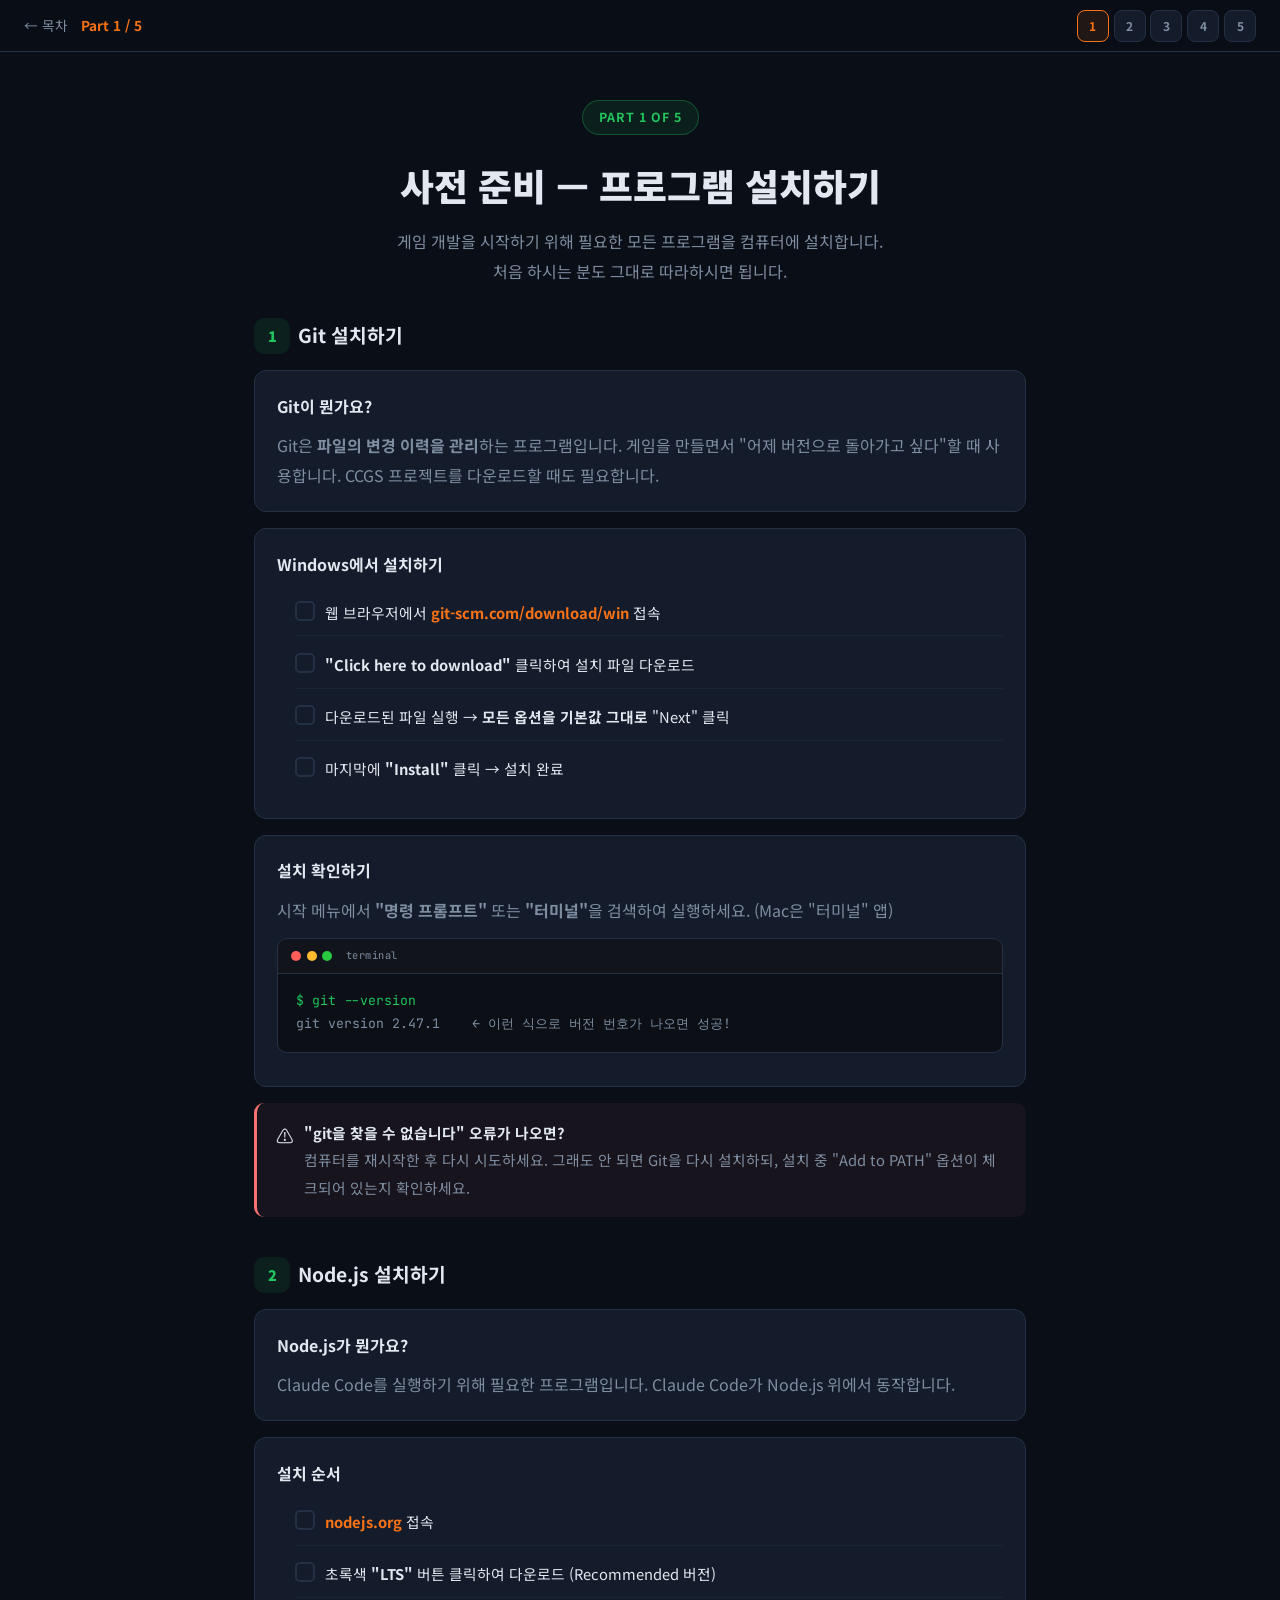
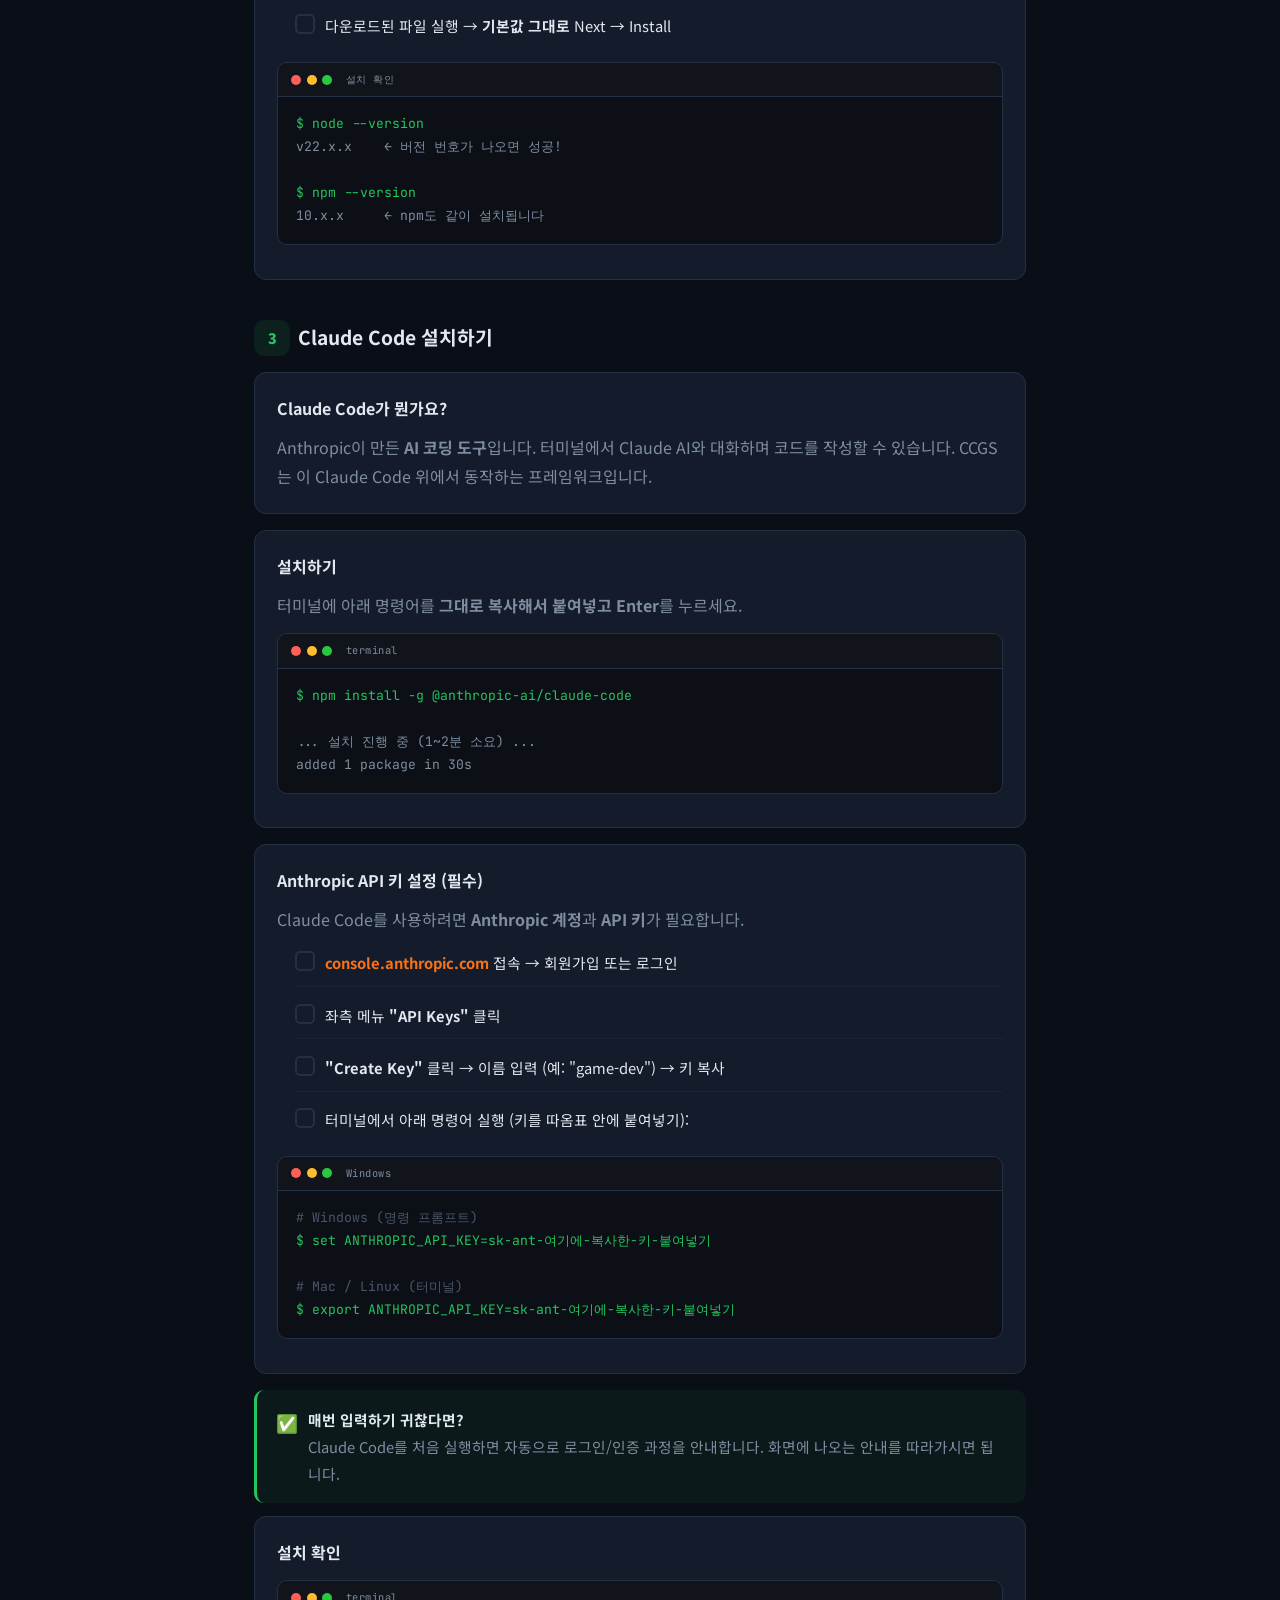
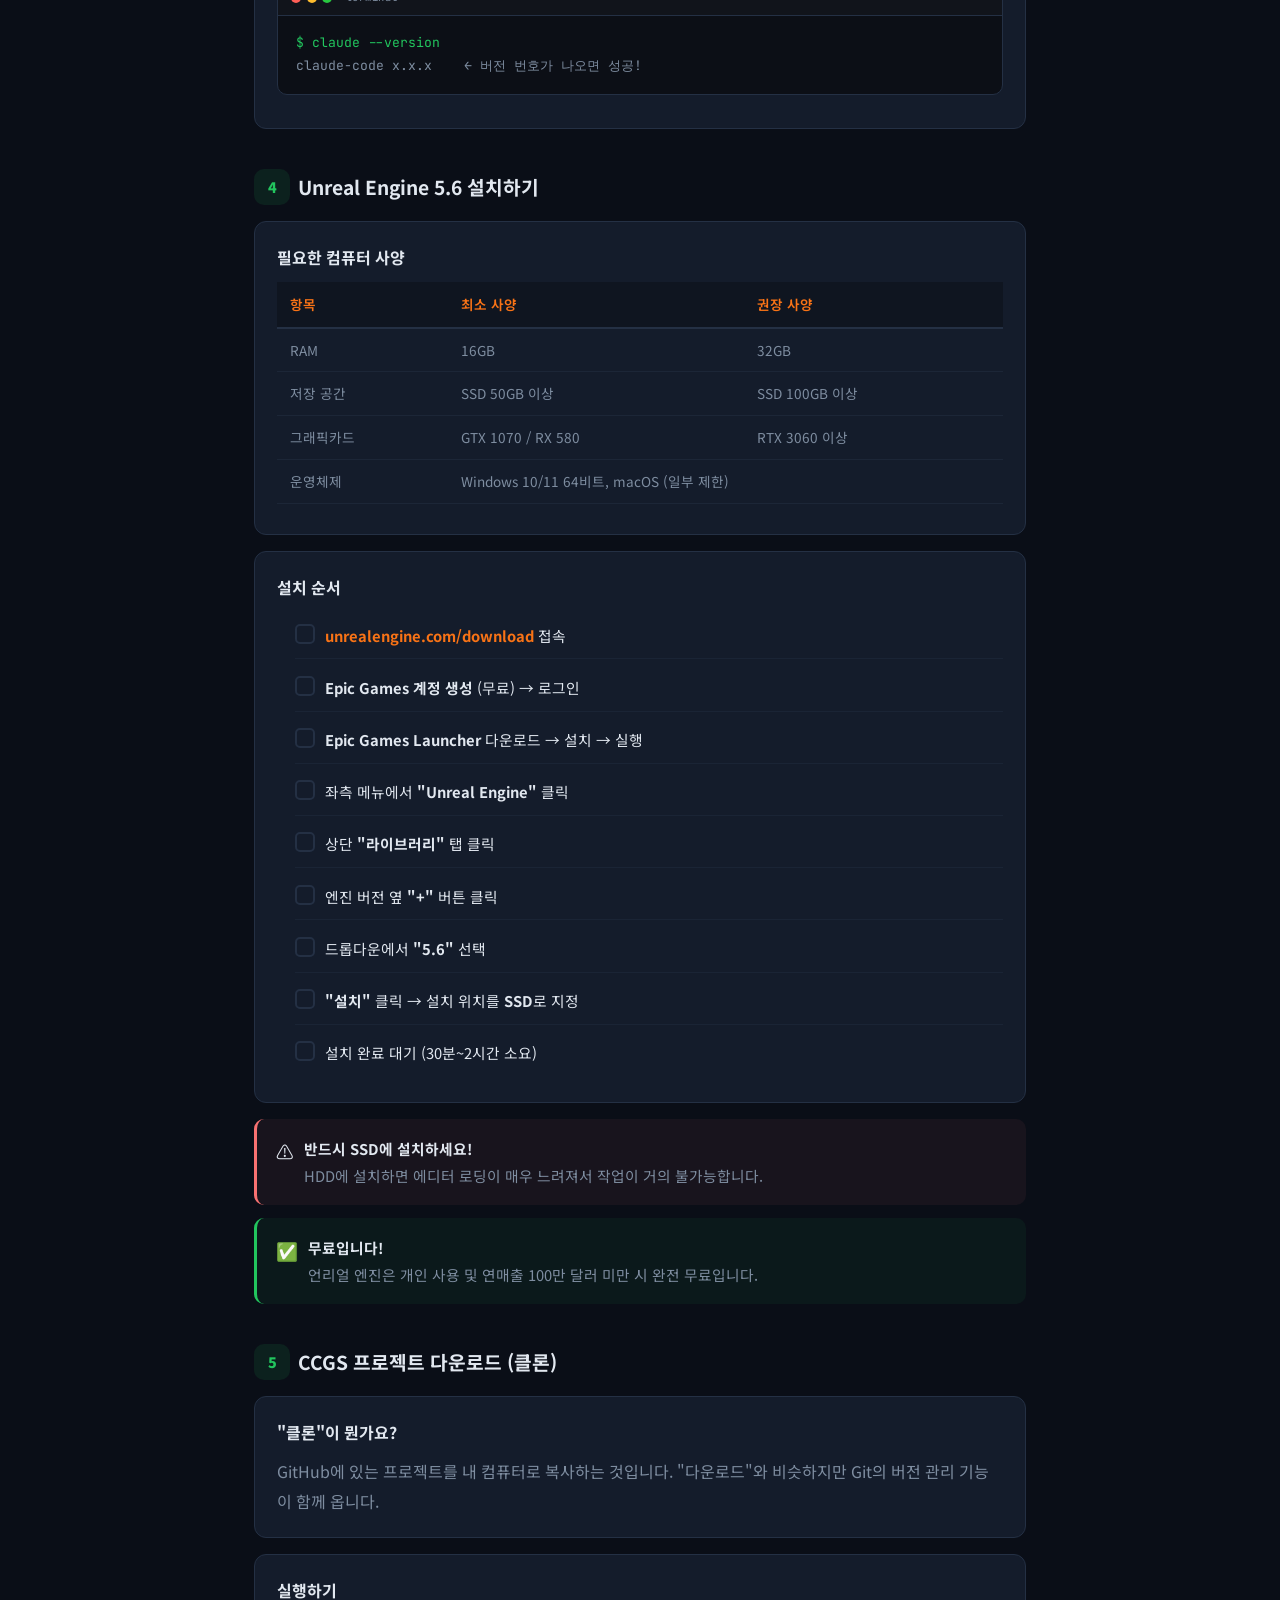
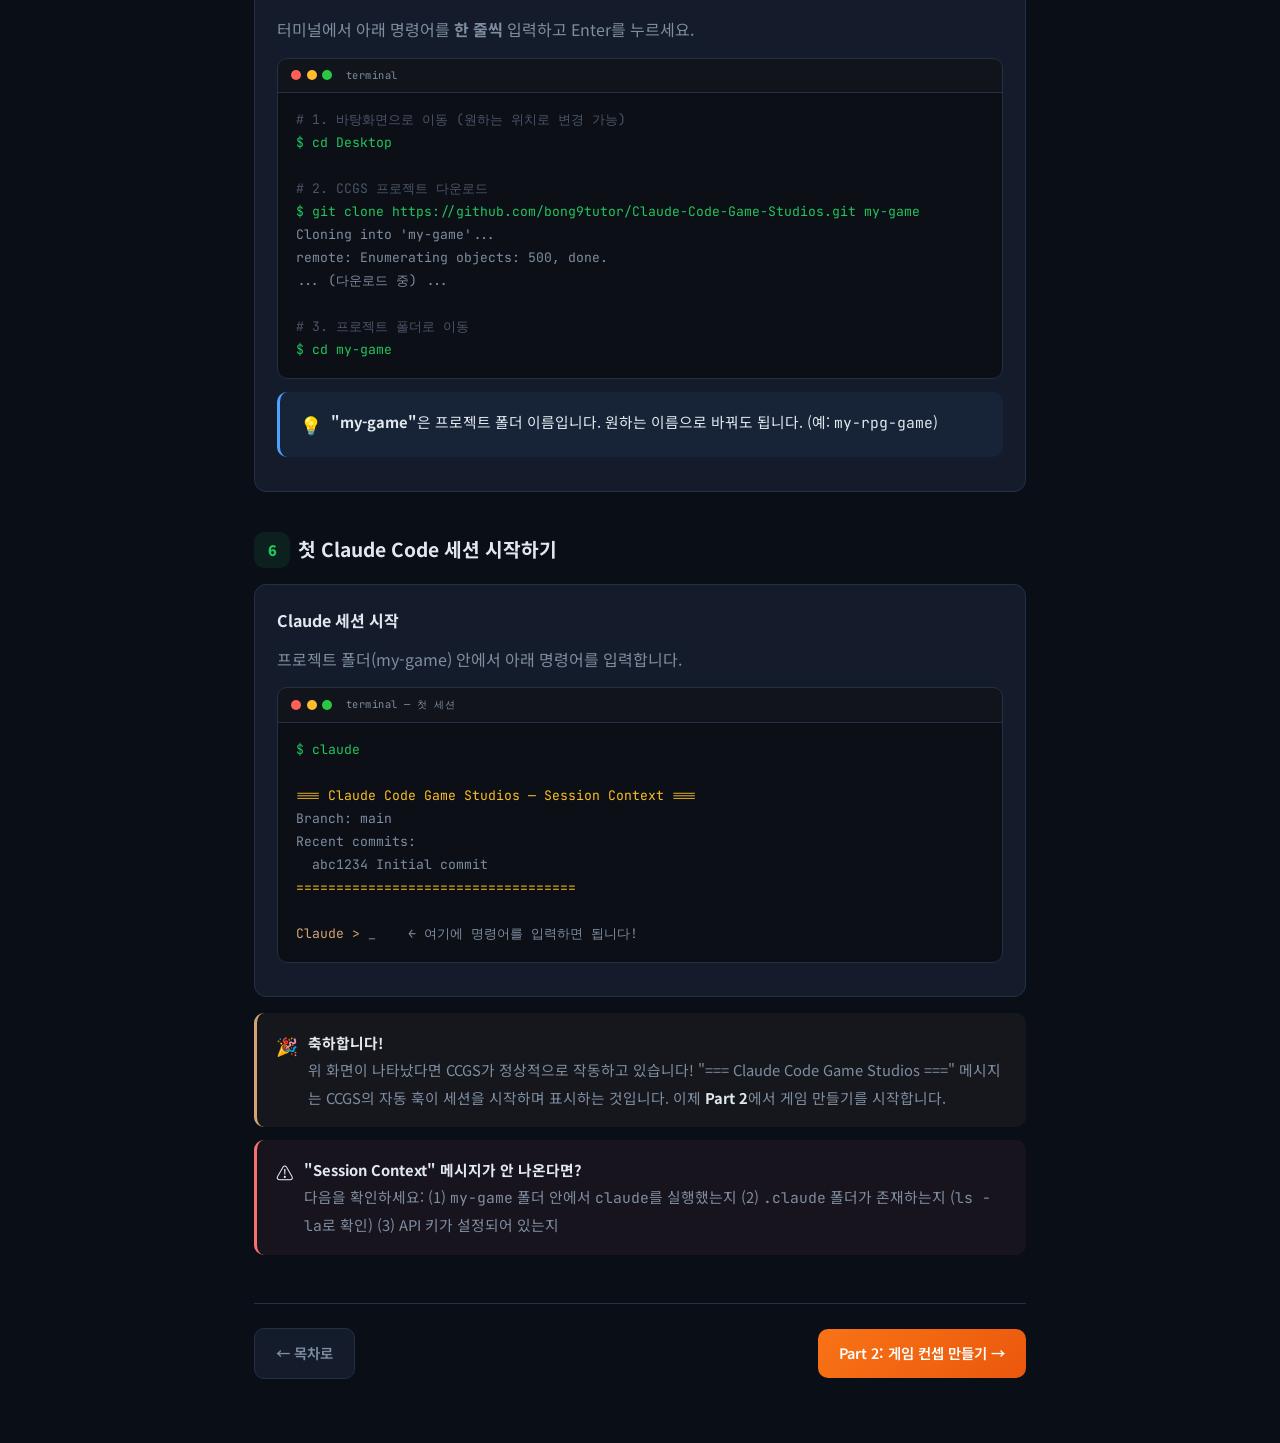
==== docs/ccgs-guide/part1-setup.html @ 8e60d847 "Add CCGS + UE5.6 game dev guide site Initial commit of a 5-part Korean tutorial site for non-program" ====
<!DOCTYPE html>
<html lang="ko"><head><meta charset="UTF-8"><meta name="viewport" content="width=device-width,initial-scale=1.0">
<title>Part 1: 사전 준비 - CCGS + UE5.6 가이드</title>
<link rel="stylesheet" href="style.css">
</head><body>
<div class="topbar">
  <div class="topbar-left">
    <a href="index.html" class="topbar-home">&larr; 목차</a>
    <span class="topbar-part">Part 1 / 5</span>
  </div>
  <div class="topbar-nav">
    <a href="part1-setup.html" class="cur">1</a>
    <a href="part2-concept.html">2</a>
    <a href="part3-design.html">3</a>
    <a href="part4-architecture.html">4</a>
    <a href="part5-production.html">5</a>
  </div>
</div>

<div class="page-head">
  <span class="part-badge pb-1">Part 1 of 5</span>
  <h1>사전 준비 &mdash; 프로그램 설치하기</h1>
  <p>게임 개발을 시작하기 위해 필요한 모든 프로그램을 컴퓨터에 설치합니다.<br>처음 하시는 분도 그대로 따라하시면 됩니다.</p>
</div>

<div class="content">

<!-- ===== STEP 1: Git 설치 ===== -->
<div class="step">
  <div class="step-label"><span class="step-num sn-g">1</span><h2>Git 설치하기</h2></div>

  <div class="card">
    <h3>Git이 뭔가요?</h3>
    <p>Git은 <strong>파일의 변경 이력을 관리</strong>하는 프로그램입니다. 게임을 만들면서 "어제 버전으로 돌아가고 싶다"할 때 사용합니다. CCGS 프로젝트를 다운로드할 때도 필요합니다.</p>
  </div>

  <div class="card">
    <h3>Windows에서 설치하기</h3>
    <ul class="ck" onclick="event.target.closest('li')?.classList.toggle('on')">
      <li><span class="cb">&#x2713;</span><span class="ct">웹 브라우저에서 <strong><a href="https://git-scm.com/download/win" target="_blank">git-scm.com/download/win</a></strong> 접속</span></li>
      <li><span class="cb">&#x2713;</span><span class="ct"><strong>"Click here to download"</strong> 클릭하여 설치 파일 다운로드</span></li>
      <li><span class="cb">&#x2713;</span><span class="ct">다운로드된 파일 실행 &rarr; <strong>모든 옵션을 기본값 그대로</strong> "Next" 클릭</span></li>
      <li><span class="cb">&#x2713;</span><span class="ct">마지막에 <strong>"Install"</strong> 클릭 &rarr; 설치 완료</span></li>
    </ul>
  </div>

  <div class="card">
    <h3>설치 확인하기</h3>
    <p>시작 메뉴에서 <strong>"명령 프롬프트"</strong> 또는 <strong>"터미널"</strong>을 검색하여 실행하세요. (Mac은 "터미널" 앱)</p>
    <div class="term">
      <div class="term-bar"><span class="td td-r"></span><span class="td td-y"></span><span class="td td-g"></span><span class="term-t">terminal</span></div>
      <div class="term-body"><span class="c">$ git --version</span>
<span class="o">git version 2.47.1    &larr; 이런 식으로 버전 번호가 나오면 성공!</span></div>
    </div>
  </div>

  <div class="info warn">
    <span class="info-i">&#x26a0;</span>
    <div><strong>"git을 찾을 수 없습니다" 오류가 나오면?</strong><p>컴퓨터를 재시작한 후 다시 시도하세요. 그래도 안 되면 Git을 다시 설치하되, 설치 중 "Add to PATH" 옵션이 체크되어 있는지 확인하세요.</p></div>
  </div>
</div>

<!-- ===== STEP 2: Node.js 설치 ===== -->
<div class="step">
  <div class="step-label"><span class="step-num sn-g">2</span><h2>Node.js 설치하기</h2></div>

  <div class="card">
    <h3>Node.js가 뭔가요?</h3>
    <p>Claude Code를 실행하기 위해 필요한 프로그램입니다. Claude Code가 Node.js 위에서 동작합니다.</p>
  </div>

  <div class="card">
    <h3>설치 순서</h3>
    <ul class="ck" onclick="event.target.closest('li')?.classList.toggle('on')">
      <li><span class="cb">&#x2713;</span><span class="ct"><strong><a href="https://nodejs.org" target="_blank">nodejs.org</a></strong> 접속</span></li>
      <li><span class="cb">&#x2713;</span><span class="ct">초록색 <strong>"LTS"</strong> 버튼 클릭하여 다운로드 (Recommended 버전)</span></li>
      <li><span class="cb">&#x2713;</span><span class="ct">다운로드된 파일 실행 &rarr; <strong>기본값 그대로</strong> Next &rarr; Install</span></li>
    </ul>
    <div class="term">
      <div class="term-bar"><span class="td td-r"></span><span class="td td-y"></span><span class="td td-g"></span><span class="term-t">설치 확인</span></div>
      <div class="term-body"><span class="c">$ node --version</span>
<span class="o">v22.x.x    &larr; 버전 번호가 나오면 성공!</span>

<span class="c">$ npm --version</span>
<span class="o">10.x.x     &larr; npm도 같이 설치됩니다</span></div>
    </div>
  </div>
</div>

<!-- ===== STEP 3: Claude Code 설치 ===== -->
<div class="step">
  <div class="step-label"><span class="step-num sn-g">3</span><h2>Claude Code 설치하기</h2></div>

  <div class="card">
    <h3>Claude Code가 뭔가요?</h3>
    <p>Anthropic이 만든 <strong>AI 코딩 도구</strong>입니다. 터미널에서 Claude AI와 대화하며 코드를 작성할 수 있습니다. CCGS는 이 Claude Code 위에서 동작하는 프레임워크입니다.</p>
  </div>

  <div class="card">
    <h3>설치하기</h3>
    <p>터미널에 아래 명령어를 <strong>그대로 복사해서 붙여넣고 Enter</strong>를 누르세요.</p>
    <div class="term">
      <div class="term-bar"><span class="td td-r"></span><span class="td td-y"></span><span class="td td-g"></span><span class="term-t">terminal</span></div>
      <div class="term-body"><span class="c">$ npm install -g @anthropic-ai/claude-code</span>

<span class="o">... 설치 진행 중 (1~2분 소요) ...</span>
<span class="o">added 1 package in 30s</span></div>
    </div>
  </div>

  <div class="card">
    <h3>Anthropic API 키 설정 (필수)</h3>
    <p>Claude Code를 사용하려면 <strong>Anthropic 계정</strong>과 <strong>API 키</strong>가 필요합니다.</p>
    <ul class="ck" onclick="event.target.closest('li')?.classList.toggle('on')">
      <li><span class="cb">&#x2713;</span><span class="ct"><strong><a href="https://console.anthropic.com" target="_blank">console.anthropic.com</a></strong> 접속 &rarr; 회원가입 또는 로그인</span></li>
      <li><span class="cb">&#x2713;</span><span class="ct">좌측 메뉴 <strong>"API Keys"</strong> 클릭</span></li>
      <li><span class="cb">&#x2713;</span><span class="ct"><strong>"Create Key"</strong> 클릭 &rarr; 이름 입력 (예: "game-dev") &rarr; 키 복사</span></li>
      <li><span class="cb">&#x2713;</span><span class="ct">터미널에서 아래 명령어 실행 (키를 따옴표 안에 붙여넣기):</span></li>
    </ul>
    <div class="term">
      <div class="term-bar"><span class="td td-r"></span><span class="td td-y"></span><span class="td td-g"></span><span class="term-t">Windows</span></div>
      <div class="term-body"><span class="g"># Windows (명령 프롬프트)</span>
<span class="c">$ set ANTHROPIC_API_KEY=sk-ant-여기에-복사한-키-붙여넣기</span>

<span class="g"># Mac / Linux (터미널)</span>
<span class="c">$ export ANTHROPIC_API_KEY=sk-ant-여기에-복사한-키-붙여넣기</span></div>
    </div>
  </div>

  <div class="info tip">
    <span class="info-i">&#x2705;</span>
    <div><strong>매번 입력하기 귀찮다면?</strong><p>Claude Code를 처음 실행하면 자동으로 로그인/인증 과정을 안내합니다. 화면에 나오는 안내를 따라가시면 됩니다.</p></div>
  </div>

  <div class="card">
    <h3>설치 확인</h3>
    <div class="term">
      <div class="term-bar"><span class="td td-r"></span><span class="td td-y"></span><span class="td td-g"></span><span class="term-t">terminal</span></div>
      <div class="term-body"><span class="c">$ claude --version</span>
<span class="o">claude-code x.x.x    &larr; 버전 번호가 나오면 성공!</span></div>
    </div>
  </div>
</div>

<!-- ===== STEP 4: Unreal Engine 5.6 설치 ===== -->
<div class="step">
  <div class="step-label"><span class="step-num sn-g">4</span><h2>Unreal Engine 5.6 설치하기</h2></div>

  <div class="card">
    <h3>필요한 컴퓨터 사양</h3>
    <table class="tbl">
      <thead><tr><th>항목</th><th>최소 사양</th><th>권장 사양</th></tr></thead>
      <tbody>
        <tr><td>RAM</td><td>16GB</td><td>32GB</td></tr>
        <tr><td>저장 공간</td><td>SSD 50GB 이상</td><td>SSD 100GB 이상</td></tr>
        <tr><td>그래픽카드</td><td>GTX 1070 / RX 580</td><td>RTX 3060 이상</td></tr>
        <tr><td>운영체제</td><td colspan="2">Windows 10/11 64비트, macOS (일부 제한)</td></tr>
      </tbody>
    </table>
  </div>

  <div class="card">
    <h3>설치 순서</h3>
    <ul class="ck" onclick="event.target.closest('li')?.classList.toggle('on')">
      <li><span class="cb">&#x2713;</span><span class="ct"><strong><a href="https://www.unrealengine.com/download" target="_blank">unrealengine.com/download</a></strong> 접속</span></li>
      <li><span class="cb">&#x2713;</span><span class="ct"><strong>Epic Games 계정 생성</strong> (무료) &rarr; 로그인</span></li>
      <li><span class="cb">&#x2713;</span><span class="ct"><strong>Epic Games Launcher</strong> 다운로드 &rarr; 설치 &rarr; 실행</span></li>
      <li><span class="cb">&#x2713;</span><span class="ct">좌측 메뉴에서 <strong>"Unreal Engine"</strong> 클릭</span></li>
      <li><span class="cb">&#x2713;</span><span class="ct">상단 <strong>"라이브러리"</strong> 탭 클릭</span></li>
      <li><span class="cb">&#x2713;</span><span class="ct">엔진 버전 옆 <strong>"+"</strong> 버튼 클릭</span></li>
      <li><span class="cb">&#x2713;</span><span class="ct">드롭다운에서 <strong>"5.6"</strong> 선택</span></li>
      <li><span class="cb">&#x2713;</span><span class="ct"><strong>"설치"</strong> 클릭 &rarr; 설치 위치를 <strong>SSD</strong>로 지정</span></li>
      <li><span class="cb">&#x2713;</span><span class="ct">설치 완료 대기 (30분~2시간 소요)</span></li>
    </ul>
  </div>

  <div class="info warn">
    <span class="info-i">&#x26a0;</span>
    <div><strong>반드시 SSD에 설치하세요!</strong><p>HDD에 설치하면 에디터 로딩이 매우 느려져서 작업이 거의 불가능합니다.</p></div>
  </div>

  <div class="info tip">
    <span class="info-i">&#x2705;</span>
    <div><strong>무료입니다!</strong><p>언리얼 엔진은 개인 사용 및 연매출 100만 달러 미만 시 완전 무료입니다.</p></div>
  </div>
</div>

<!-- ===== STEP 5: CCGS 프로젝트 다운로드 ===== -->
<div class="step">
  <div class="step-label"><span class="step-num sn-g">5</span><h2>CCGS 프로젝트 다운로드 (클론)</h2></div>

  <div class="card">
    <h3>"클론"이 뭔가요?</h3>
    <p>GitHub에 있는 프로젝트를 내 컴퓨터로 복사하는 것입니다. "다운로드"와 비슷하지만 Git의 버전 관리 기능이 함께 옵니다.</p>
  </div>

  <div class="card">
    <h3>실행하기</h3>
    <p>터미널에서 아래 명령어를 <strong>한 줄씩</strong> 입력하고 Enter를 누르세요.</p>
    <div class="term">
      <div class="term-bar"><span class="td td-r"></span><span class="td td-y"></span><span class="td td-g"></span><span class="term-t">terminal</span></div>
      <div class="term-body"><span class="g"># 1. 바탕화면으로 이동 (원하는 위치로 변경 가능)</span>
<span class="c">$ cd Desktop</span>

<span class="g"># 2. CCGS 프로젝트 다운로드</span>
<span class="c">$ git clone https://github.com/bong9tutor/Claude-Code-Game-Studios.git my-game</span>
<span class="o">Cloning into 'my-game'...</span>
<span class="o">remote: Enumerating objects: 500, done.</span>
<span class="o">... (다운로드 중) ...</span>

<span class="g"># 3. 프로젝트 폴더로 이동</span>
<span class="c">$ cd my-game</span></div>
    </div>
    <div class="info note">
      <span class="info-i">&#x1f4a1;</span>
      <div><strong>"my-game"</strong>은 프로젝트 폴더 이름입니다. 원하는 이름으로 바꿔도 됩니다. (예: <code>my-rpg-game</code>)</div>
    </div>
  </div>
</div>

<!-- ===== STEP 6: 첫 Claude Code 세션 시작 ===== -->
<div class="step">
  <div class="step-label"><span class="step-num sn-g">6</span><h2>첫 Claude Code 세션 시작하기</h2></div>

  <div class="card">
    <h3>Claude 세션 시작</h3>
    <p>프로젝트 폴더(my-game) 안에서 아래 명령어를 입력합니다.</p>
    <div class="term">
      <div class="term-bar"><span class="td td-r"></span><span class="td td-y"></span><span class="td td-g"></span><span class="term-t">terminal &mdash; 첫 세션</span></div>
      <div class="term-body"><span class="c">$ claude</span>

<span class="w">=== Claude Code Game Studios &mdash; Session Context ===</span>
<span class="o">Branch: main</span>
<span class="o">Recent commits:</span>
<span class="o">  abc1234 Initial commit</span>
<span class="w">===================================</span>

<span class="ai">Claude &gt; </span><span class="o">_    &larr; 여기에 명령어를 입력하면 됩니다!</span></div>
    </div>
  </div>

  <div class="info ai">
    <span class="info-i">&#x1f389;</span>
    <div><strong>축하합니다!</strong><p>위 화면이 나타났다면 CCGS가 정상적으로 작동하고 있습니다! "=== Claude Code Game Studios ===" 메시지는 CCGS의 자동 훅이 세션을 시작하며 표시하는 것입니다. 이제 <strong>Part 2</strong>에서 게임 만들기를 시작합니다.</p></div>
  </div>

  <div class="info warn">
    <span class="info-i">&#x26a0;</span>
    <div><strong>"Session Context" 메시지가 안 나온다면?</strong><p>다음을 확인하세요: (1) <code>my-game</code> 폴더 안에서 <code>claude</code>를 실행했는지 (2) <code>.claude</code> 폴더가 존재하는지 (<code>ls -la</code>로 확인) (3) API 키가 설정되어 있는지</p></div>
  </div>
</div>

<!-- Navigation -->
<div class="nav-foot">
  <a href="index.html" class="btn btn-sec">&larr; 목차로</a>
  <a href="part2-concept.html" class="btn btn-pri">Part 2: 게임 컨셉 만들기 &rarr;</a>
</div>

</div>

<script>
document.querySelectorAll('.ck li').forEach(li=>{
  li.addEventListener('click',()=>li.classList.toggle('on'));
});
</script>
</body></html>
---- docs/ccgs-guide/style.css ----
@import url('https://fonts.googleapis.com/css2?family=Noto+Sans+KR:wght@300;400;500;700;900&family=JetBrains+Mono:wght@400;600&display=swap');
:root{--bg:#0a0e17;--bg2:#0f1520;--panel:#141c2b;--panel2:#1a2438;--border:#243044;--bh:#3a5070;--text:#e2e8f0;--dim:#7e8da0;--accent:#f97316;--accent2:#fb923c;--claude:#d4a574;--ue:#4da3ff;--green:#22c55e;--purple:#a78bfa;--red:#f87171;--cyan:#22d3ee;--yellow:#fbbf24}
*{margin:0;padding:0;box-sizing:border-box}
body{font-family:'Noto Sans KR',sans-serif;background:var(--bg);color:var(--text);line-height:1.85;overflow-x:hidden}
code,.mono{font-family:'JetBrains Mono',monospace}
a{color:var(--accent);text-decoration:none}

/* Top bar */
.topbar{position:sticky;top:0;z-index:100;background:rgba(10,14,23,.95);backdrop-filter:blur(20px);border-bottom:1px solid var(--border);padding:.6rem 1.5rem;display:flex;align-items:center;justify-content:space-between}
.topbar-left{display:flex;align-items:center;gap:.8rem}
.topbar-home{color:var(--dim);font-size:.85rem;text-decoration:none;display:flex;align-items:center;gap:.3rem;transition:color .2s}
.topbar-home:hover{color:var(--accent)}
.topbar-part{font-size:.85rem;font-weight:700;color:var(--accent)}
.topbar-nav{display:flex;gap:.3rem}
.topbar-nav a{display:flex;align-items:center;justify-content:center;width:32px;height:32px;border-radius:8px;font-size:.75rem;font-weight:700;color:var(--dim);background:var(--panel);border:1px solid var(--border);transition:all .2s}
.topbar-nav a:hover,.topbar-nav a.cur{background:rgba(249,115,22,.1);color:var(--accent);border-color:var(--accent)}

/* Page header */
.page-head{max-width:820px;margin:0 auto;padding:3rem 1.5rem 0;text-align:center}
.page-head .part-badge{display:inline-block;padding:.3rem 1rem;border-radius:50px;font-size:.78rem;font-weight:700;letter-spacing:1px;text-transform:uppercase;margin-bottom:1rem}
.pb-1{background:rgba(34,197,94,.1);color:var(--green);border:1px solid rgba(34,197,94,.3)}
.pb-2{background:rgba(249,115,22,.1);color:var(--accent);border:1px solid rgba(249,115,22,.3)}
.pb-3{background:rgba(212,165,116,.1);color:var(--claude);border:1px solid rgba(212,165,116,.3)}
.pb-4{background:rgba(77,163,255,.1);color:var(--ue);border:1px solid rgba(77,163,255,.3)}
.pb-5{background:rgba(167,139,250,.1);color:var(--purple);border:1px solid rgba(167,139,250,.3)}
.page-head h1{font-size:clamp(1.6rem,4vw,2.3rem);font-weight:900;margin-bottom:.5rem}
.page-head p{color:var(--dim);font-size:1rem;max-width:600px;margin:0 auto}

/* Content */
.content{max-width:820px;margin:0 auto;padding:2rem 1.5rem 4rem}

/* Step */
.step{margin-bottom:2.5rem}
.step-label{display:flex;align-items:center;gap:.5rem;margin-bottom:1rem}
.step-num{display:flex;align-items:center;justify-content:center;width:36px;height:36px;border-radius:10px;font-size:.9rem;font-weight:900;flex-shrink:0}
.sn-g{background:rgba(34,197,94,.1);color:var(--green)}
.sn-o{background:rgba(249,115,22,.1);color:var(--accent)}
.sn-c{background:rgba(212,165,116,.1);color:var(--claude)}
.sn-b{background:rgba(77,163,255,.1);color:var(--ue)}
.sn-p{background:rgba(167,139,250,.1);color:var(--purple)}
.step-label h2{font-size:1.2rem;font-weight:700}

/* Card */
.card{background:var(--panel);border:1px solid var(--border);border-radius:12px;padding:1.3rem 1.4rem;margin-bottom:1rem;transition:border-color .2s}
.card:hover{border-color:var(--bh)}
.card h3{font-size:1rem;font-weight:700;margin-bottom:.6rem;display:flex;align-items:center;gap:.5rem}
.card p,.card li{color:var(--dim);line-height:1.85}
.card ul,.card ol{padding-left:1.1rem;margin-top:.3rem}
.card li{margin-bottom:.3rem}

/* Terminal */
.term{background:#0c0f16;border:1px solid var(--border);border-radius:10px;margin:.8rem 0;overflow:hidden}
.term-bar{display:flex;align-items:center;gap:.35rem;padding:.45rem .8rem;background:rgba(255,255,255,.02);border-bottom:1px solid var(--border)}
.td{width:10px;height:10px;border-radius:50%}.td-r{background:#ff5f57}.td-y{background:#febc2e}.td-g{background:#28c840}
.term-t{margin-left:.5rem;font-size:.65rem;color:var(--dim);font-family:'JetBrains Mono',monospace;letter-spacing:.5px}
.term-body{padding:1rem 1.1rem;font-family:'JetBrains Mono',monospace;font-size:.82rem;line-height:1.75;overflow-x:auto;color:#a3b8d0;white-space:pre-wrap}
.term-body .c{color:var(--green)}.term-body .g{color:#4a5568}.term-body .o{color:var(--dim)}
.term-body .s{color:var(--accent);font-weight:600}.term-body .h{color:var(--cyan)}
.term-body .ai{color:var(--claude)}.term-body .u{color:var(--green);font-weight:600}
.term-body .w{color:var(--yellow)}.term-body .r{color:var(--red)}

/* Info boxes */
.info{border-radius:10px;padding:1rem 1.2rem;margin:.8rem 0;display:flex;gap:.6rem;align-items:flex-start;font-size:.92rem}
.info.tip{background:rgba(34,197,94,.06);border-left:3px solid var(--green)}
.info.warn{background:rgba(248,113,113,.06);border-left:3px solid var(--red)}
.info.note{background:rgba(77,163,255,.06);border-left:3px solid var(--ue)}
.info.ai{background:rgba(212,165,116,.06);border-left:3px solid var(--claude)}
.info-i{font-size:1.1rem;flex-shrink:0;margin-top:1px}
.info p{color:var(--dim)}.info strong{color:var(--text)}

/* Checklist */
.ck{list-style:none;padding:0}
.ck li{display:flex;align-items:flex-start;gap:.6rem;padding:.6rem 0;border-bottom:1px solid rgba(36,48,68,.4);cursor:pointer;user-select:none}
.ck li:last-child{border-bottom:none}
.cb{width:20px;height:20px;border-radius:5px;border:2px solid var(--border);flex-shrink:0;margin-top:2px;display:flex;align-items:center;justify-content:center;font-size:.7rem;color:transparent;transition:all .2s}
.ck li.on .cb{background:var(--green);border-color:var(--green);color:#fff}
.ck li.on .ct{text-decoration:line-through;opacity:.4}
.ct{flex:1;color:var(--text);font-size:.92rem}
.ct strong{color:var(--text)}

/* Accordion */
.acc{border:1px solid var(--border);border-radius:10px;margin-bottom:.5rem;overflow:hidden}
.acc-h{display:flex;align-items:center;justify-content:space-between;padding:.85rem 1.1rem;cursor:pointer;background:var(--panel);font-weight:600;font-size:.92rem;user-select:none;transition:background .2s}
.acc-h:hover{background:var(--panel2)}
.acc-a{transition:transform .3s;color:var(--dim);font-size:.8rem}
.acc.open .acc-a{transform:rotate(180deg)}
.acc-b{max-height:0;overflow:hidden;transition:max-height .4s ease;background:rgba(20,28,43,.5)}
.acc.open .acc-b{max-height:5000px}
.acc-i{padding:1.1rem}

/* Table */
.tbl{width:100%;border-collapse:collapse;margin:.6rem 0;font-size:.85rem}
.tbl th{background:var(--bg2);padding:.6rem .8rem;text-align:left;font-weight:600;border-bottom:2px solid var(--border);color:var(--accent)}
.tbl td{padding:.55rem .8rem;border-bottom:1px solid rgba(36,48,68,.5);color:var(--dim)}
.tbl tr:hover td{background:rgba(255,255,255,.015)}
.tbl code{background:var(--bg);padding:.1rem .4rem;border-radius:4px;font-size:.78rem;color:var(--cyan)}

/* Tags */
.tag{display:inline-block;padding:.12rem .45rem;border-radius:4px;font-size:.7rem;font-weight:600}
.t-g{background:rgba(34,197,94,.1);color:var(--green)}
.t-o{background:rgba(249,115,22,.1);color:var(--accent2)}
.t-b{background:rgba(77,163,255,.1);color:var(--ue)}

/* Nav footer */
.nav-foot{display:flex;justify-content:space-between;align-items:center;margin-top:3rem;padding-top:1.5rem;border-top:1px solid var(--border);gap:1rem;flex-wrap:wrap}
.btn{display:inline-flex;align-items:center;gap:.4rem;padding:.7rem 1.3rem;border-radius:10px;font-weight:600;font-size:.9rem;cursor:pointer;border:none;font-family:'Noto Sans KR',sans-serif;transition:all .2s;text-decoration:none}
.btn-pri{background:linear-gradient(135deg,var(--accent),#ea580c);color:#fff}
.btn-pri:hover{transform:translateY(-1px);box-shadow:0 5px 20px rgba(249,115,22,.3)}
.btn-sec{background:var(--panel);color:var(--dim);border:1px solid var(--border)}
.btn-sec:hover{border-color:var(--accent);color:var(--text)}

/* Misc */
kbd{display:inline-block;background:var(--bg2);border:1px solid var(--border);border-radius:4px;padding:.05rem .35rem;font-family:'JetBrains Mono',monospace;font-size:.78rem;color:var(--cyan);box-shadow:0 1px 0 var(--border)}

@media(max-width:600px){.topbar{flex-wrap:wrap;gap:.5rem}.nav-foot{flex-direction:column}}
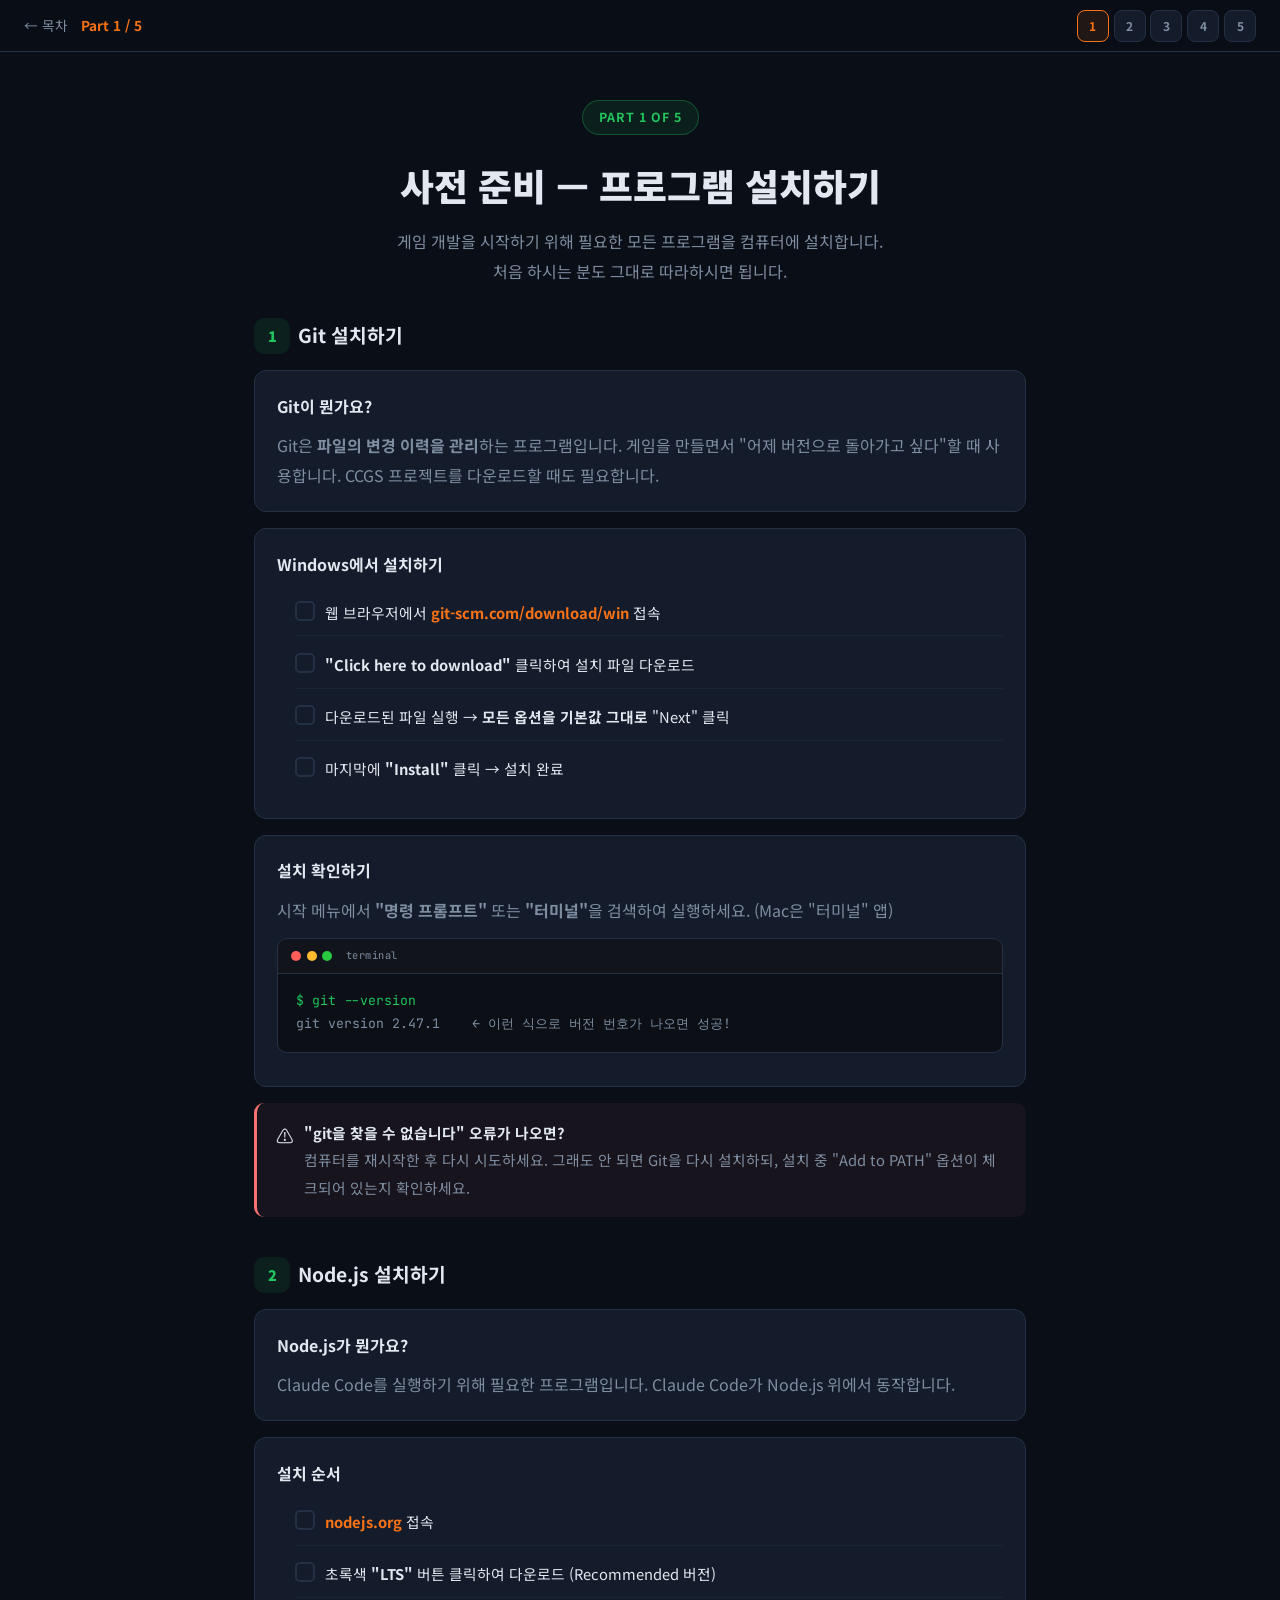
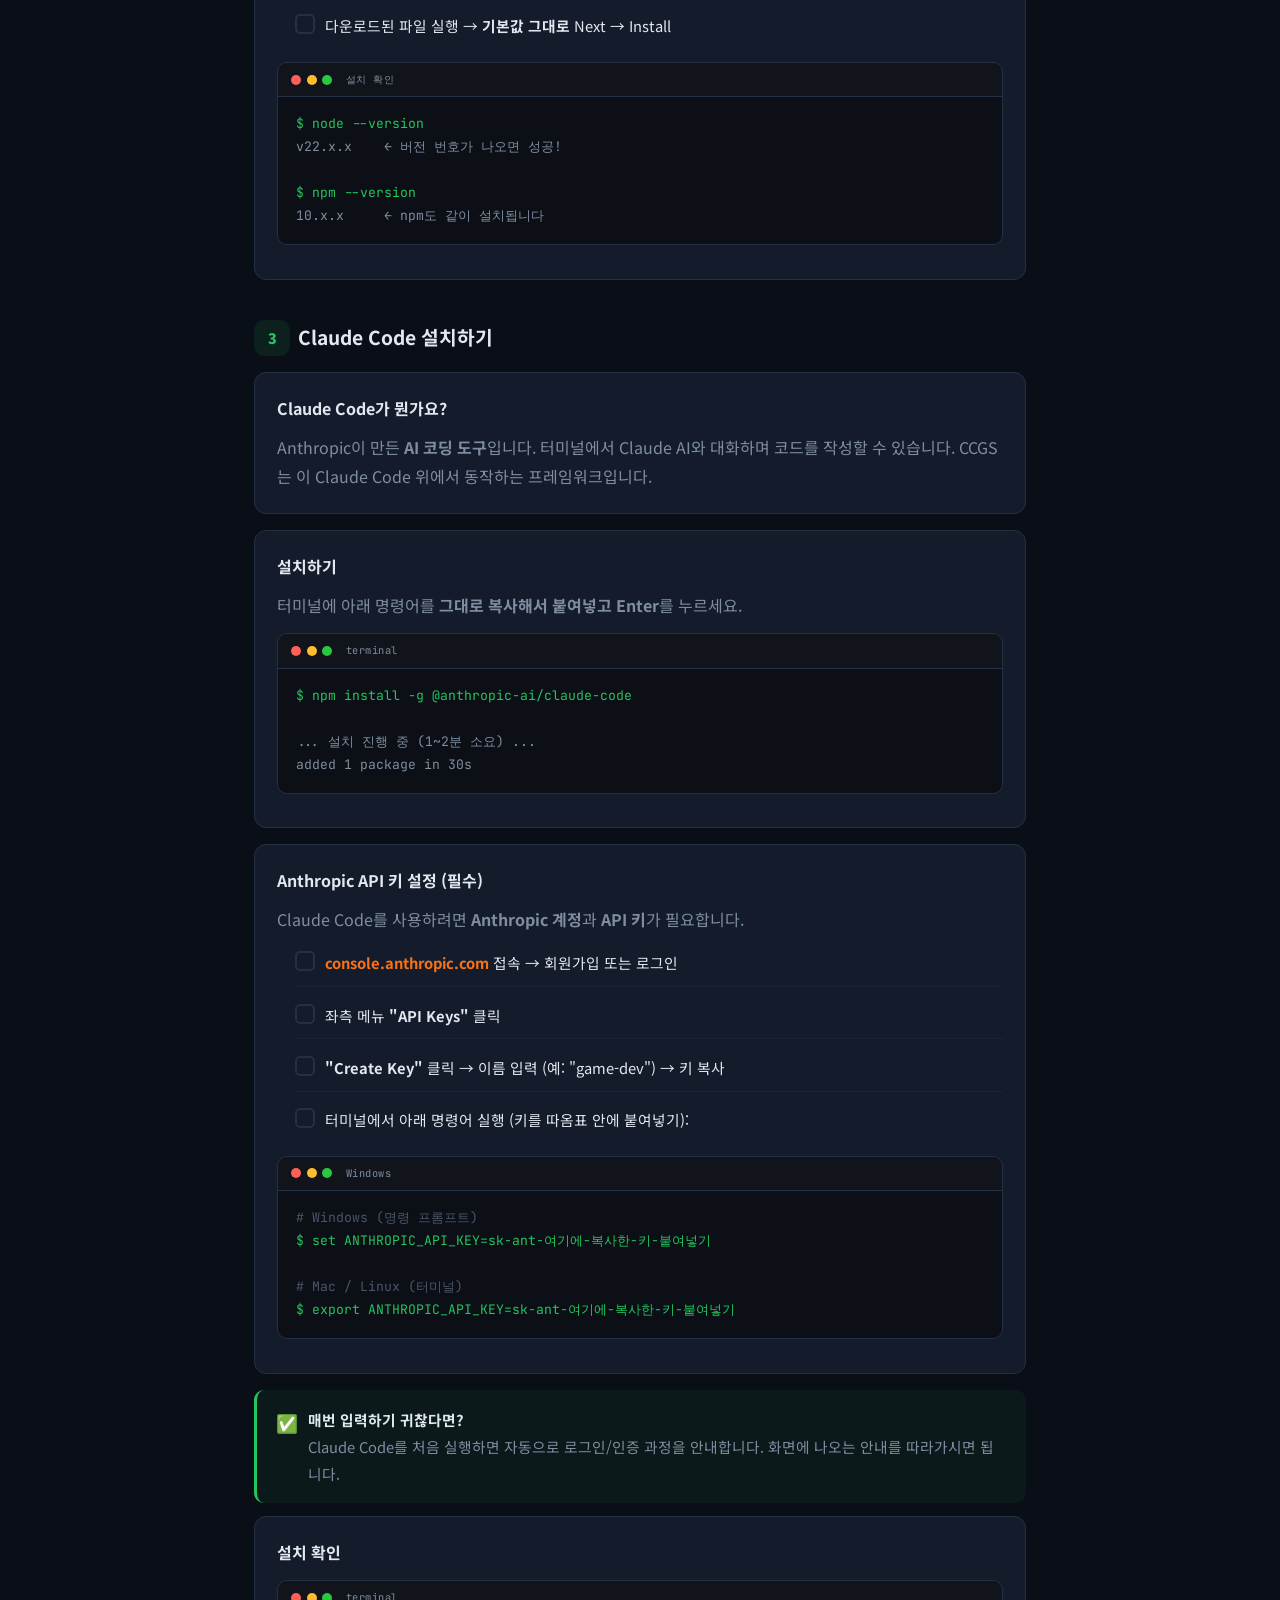
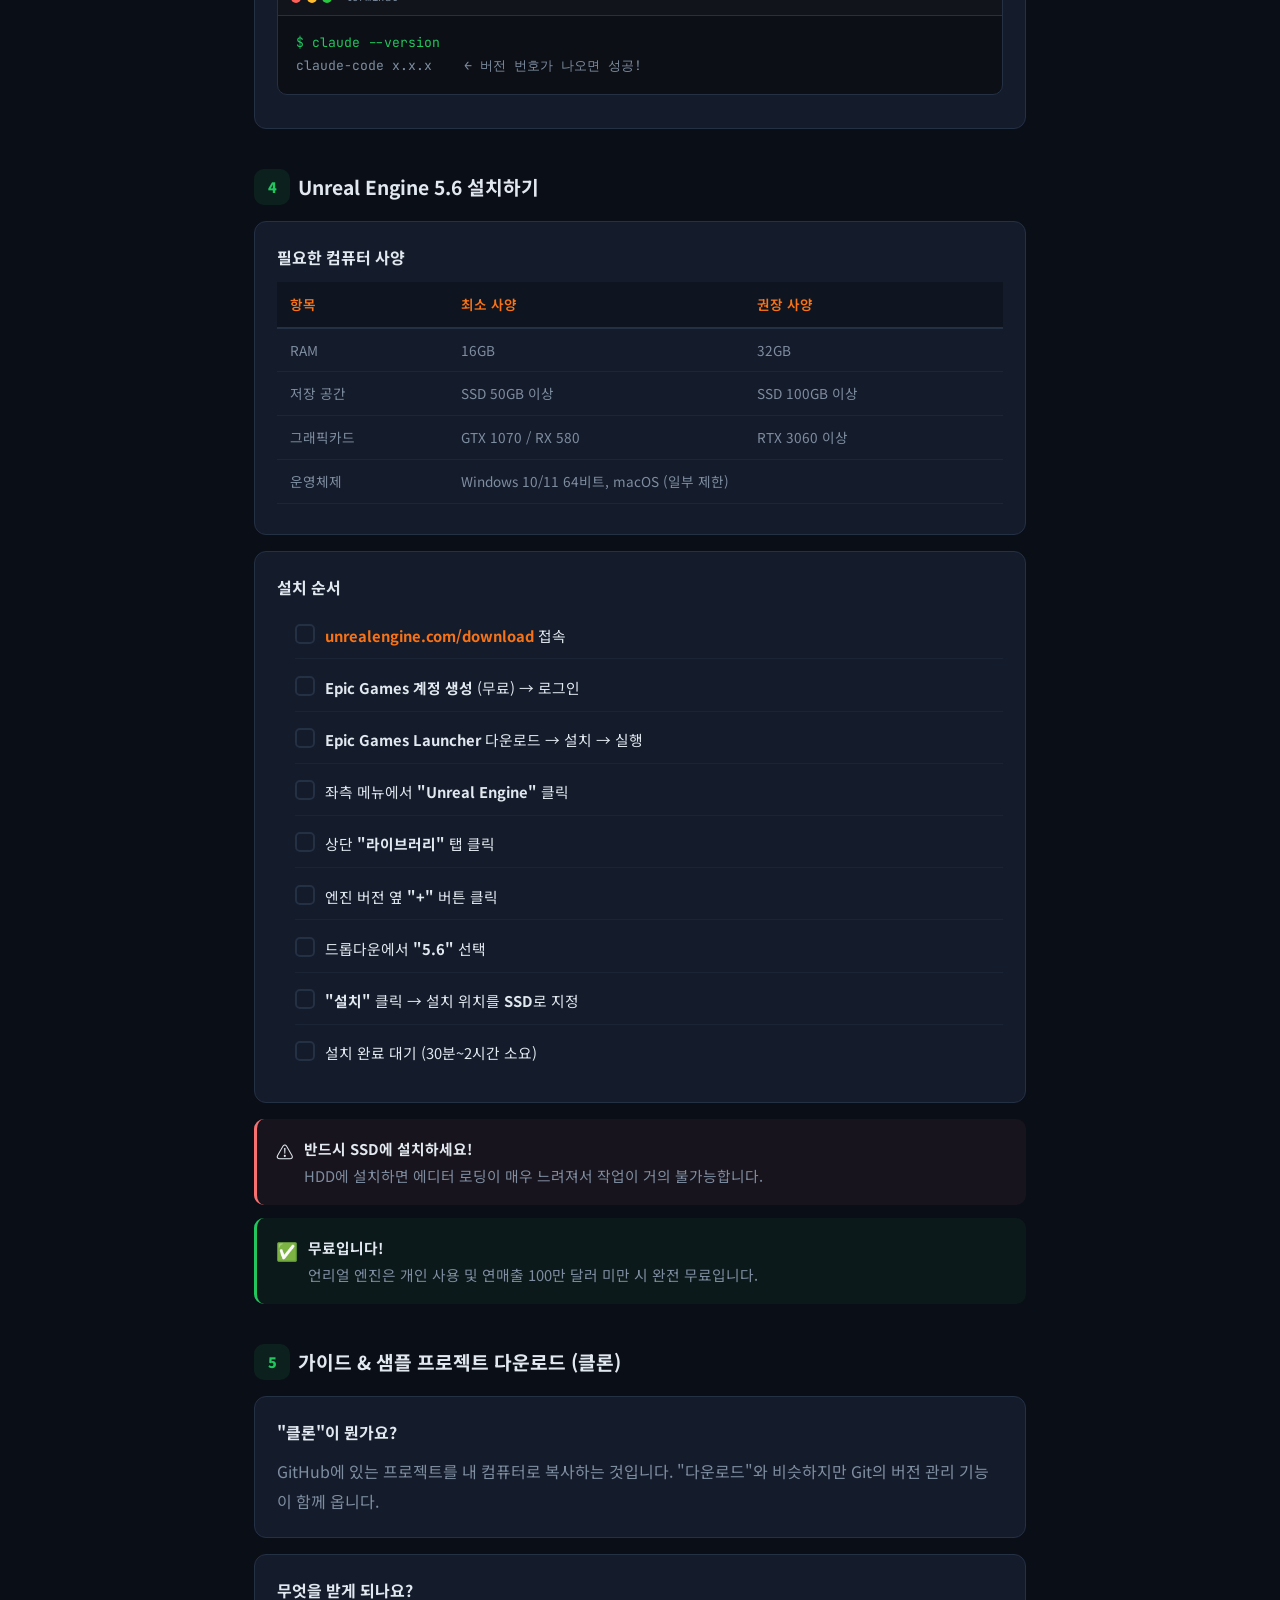
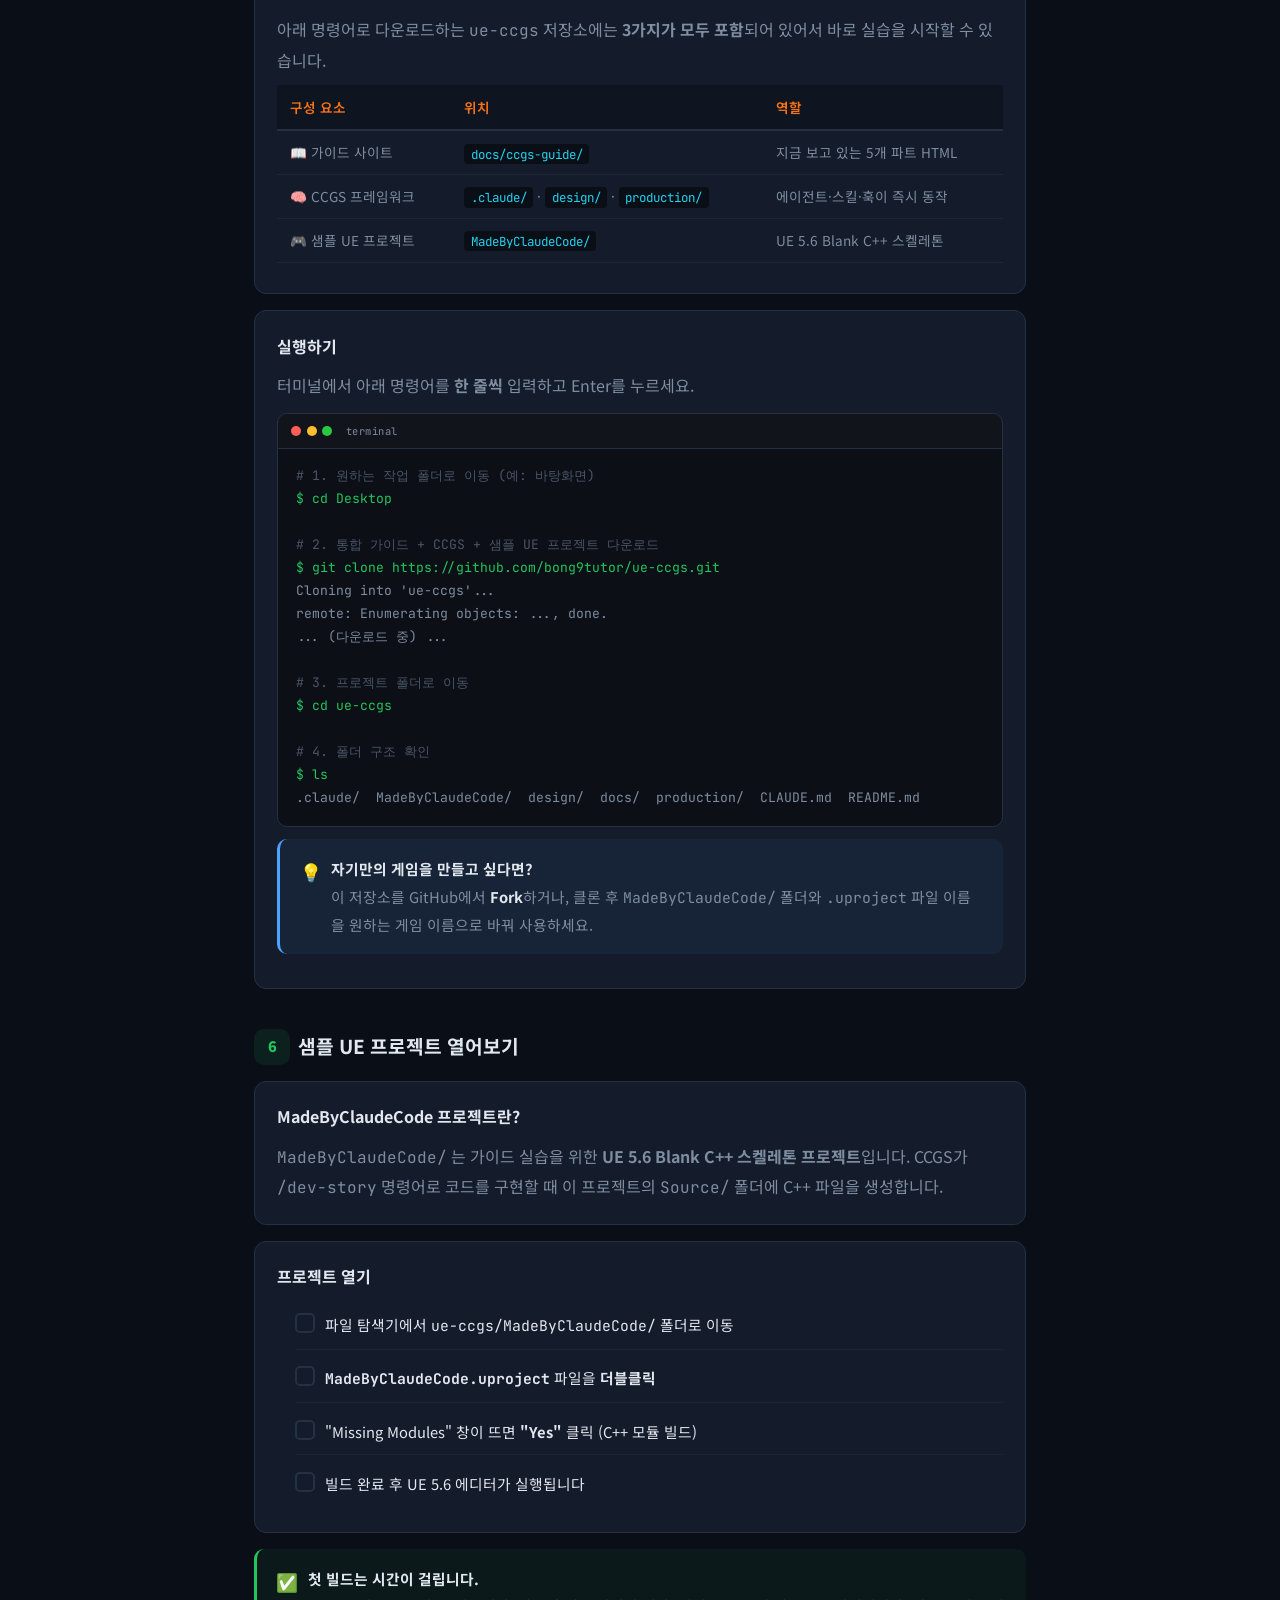
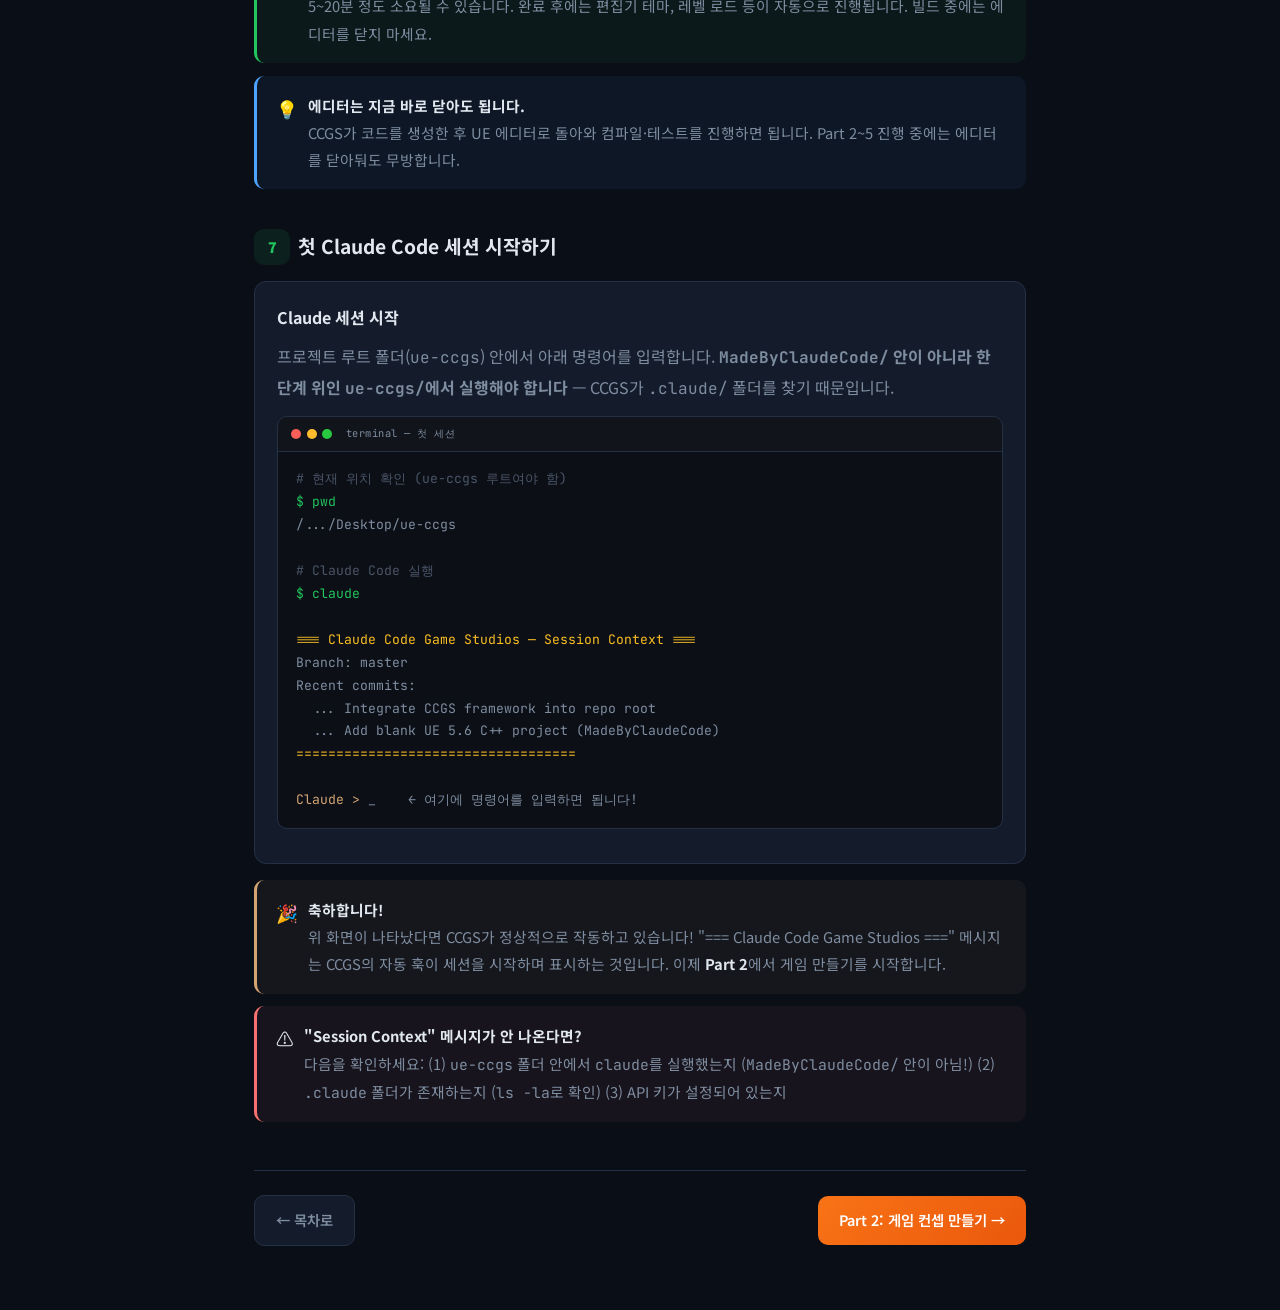
==== commit 23b019d5: "Update README and Part 1 guide to match integrated repo layout - README: document triple-role repo (" ====
--- a/docs/ccgs-guide/part1-setup.html
+++ b/docs/ccgs-guide/part1-setup.html
@@ -185,9 +185,9 @@
   </div>
 </div>
 
-<!-- ===== STEP 5: CCGS 프로젝트 다운로드 ===== -->
-<div class="step">
-  <div class="step-label"><span class="step-num sn-g">5</span><h2>CCGS 프로젝트 다운로드 (클론)</h2></div>
+<!-- ===== STEP 5: 통합 가이드 레포 다운로드 ===== -->
+<div class="step">
+  <div class="step-label"><span class="step-num sn-g">5</span><h2>가이드 &amp; 샘플 프로젝트 다운로드 (클론)</h2></div>
 
   <div class="card">
     <h3>"클론"이 뭔가요?</h3>
@@ -195,44 +195,97 @@
   </div>
 
   <div class="card">
+    <h3>무엇을 받게 되나요?</h3>
+    <p>아래 명령어로 다운로드하는 <code>ue-ccgs</code> 저장소에는 <strong>3가지가 모두 포함</strong>되어 있어서 바로 실습을 시작할 수 있습니다.</p>
+    <table class="tbl">
+      <thead><tr><th>구성 요소</th><th>위치</th><th>역할</th></tr></thead>
+      <tbody>
+        <tr><td>📖 가이드 사이트</td><td><code>docs/ccgs-guide/</code></td><td>지금 보고 있는 5개 파트 HTML</td></tr>
+        <tr><td>🧠 CCGS 프레임워크</td><td><code>.claude/</code> · <code>design/</code> · <code>production/</code></td><td>에이전트·스킬·훅이 즉시 동작</td></tr>
+        <tr><td>🎮 샘플 UE 프로젝트</td><td><code>MadeByClaudeCode/</code></td><td>UE 5.6 Blank C++ 스켈레톤</td></tr>
+      </tbody>
+    </table>
+  </div>
+
+  <div class="card">
     <h3>실행하기</h3>
     <p>터미널에서 아래 명령어를 <strong>한 줄씩</strong> 입력하고 Enter를 누르세요.</p>
     <div class="term">
       <div class="term-bar"><span class="td td-r"></span><span class="td td-y"></span><span class="td td-g"></span><span class="term-t">terminal</span></div>
-      <div class="term-body"><span class="g"># 1. 바탕화면으로 이동 (원하는 위치로 변경 가능)</span>
+      <div class="term-body"><span class="g"># 1. 원하는 작업 폴더로 이동 (예: 바탕화면)</span>
 <span class="c">$ cd Desktop</span>
 
-<span class="g"># 2. CCGS 프로젝트 다운로드</span>
-<span class="c">$ git clone https://github.com/bong9tutor/Claude-Code-Game-Studios.git my-game</span>
-<span class="o">Cloning into 'my-game'...</span>
-<span class="o">remote: Enumerating objects: 500, done.</span>
+<span class="g"># 2. 통합 가이드 + CCGS + 샘플 UE 프로젝트 다운로드</span>
+<span class="c">$ git clone https://github.com/bong9tutor/ue-ccgs.git</span>
+<span class="o">Cloning into 'ue-ccgs'...</span>
+<span class="o">remote: Enumerating objects: ..., done.</span>
 <span class="o">... (다운로드 중) ...</span>
 
 <span class="g"># 3. 프로젝트 폴더로 이동</span>
-<span class="c">$ cd my-game</span></div>
+<span class="c">$ cd ue-ccgs</span>
+
+<span class="g"># 4. 폴더 구조 확인</span>
+<span class="c">$ ls</span>
+<span class="o">.claude/  MadeByClaudeCode/  design/  docs/  production/  CLAUDE.md  README.md</span></div>
     </div>
     <div class="info note">
       <span class="info-i">&#x1f4a1;</span>
-      <div><strong>"my-game"</strong>은 프로젝트 폴더 이름입니다. 원하는 이름으로 바꿔도 됩니다. (예: <code>my-rpg-game</code>)</div>
-    </div>
-  </div>
-</div>
-
-<!-- ===== STEP 6: 첫 Claude Code 세션 시작 ===== -->
-<div class="step">
-  <div class="step-label"><span class="step-num sn-g">6</span><h2>첫 Claude Code 세션 시작하기</h2></div>
+      <div><strong>자기만의 게임을 만들고 싶다면?</strong><p>이 저장소를 GitHub에서 <strong>Fork</strong>하거나, 클론 후 <code>MadeByClaudeCode/</code> 폴더와 <code>.uproject</code> 파일 이름을 원하는 게임 이름으로 바꿔 사용하세요.</p></div>
+    </div>
+  </div>
+</div>
+
+<!-- ===== STEP 6: 샘플 UE 프로젝트 열기 ===== -->
+<div class="step">
+  <div class="step-label"><span class="step-num sn-g">6</span><h2>샘플 UE 프로젝트 열어보기</h2></div>
+
+  <div class="card">
+    <h3>MadeByClaudeCode 프로젝트란?</h3>
+    <p><code>MadeByClaudeCode/</code> 는 가이드 실습을 위한 <strong>UE 5.6 Blank C++ 스켈레톤 프로젝트</strong>입니다. CCGS가 <code>/dev-story</code> 명령어로 코드를 구현할 때 이 프로젝트의 <code>Source/</code> 폴더에 C++ 파일을 생성합니다.</p>
+  </div>
+
+  <div class="card">
+    <h3>프로젝트 열기</h3>
+    <ul class="ck" onclick="event.target.closest('li')?.classList.toggle('on')">
+      <li><span class="cb">&#x2713;</span><span class="ct">파일 탐색기에서 <code>ue-ccgs/MadeByClaudeCode/</code> 폴더로 이동</span></li>
+      <li><span class="cb">&#x2713;</span><span class="ct"><strong><code>MadeByClaudeCode.uproject</code></strong> 파일을 <strong>더블클릭</strong></span></li>
+      <li><span class="cb">&#x2713;</span><span class="ct">"Missing Modules" 창이 뜨면 <strong>"Yes"</strong> 클릭 (C++ 모듈 빌드)</span></li>
+      <li><span class="cb">&#x2713;</span><span class="ct">빌드 완료 후 UE 5.6 에디터가 실행됩니다</span></li>
+    </ul>
+  </div>
+
+  <div class="info tip">
+    <span class="info-i">&#x2705;</span>
+    <div><strong>첫 빌드는 시간이 걸립니다.</strong><p>5~20분 정도 소요될 수 있습니다. 완료 후에는 편집기 테마, 레벨 로드 등이 자동으로 진행됩니다. 빌드 중에는 에디터를 닫지 마세요.</p></div>
+  </div>
+
+  <div class="info note">
+    <span class="info-i">&#x1f4a1;</span>
+    <div><strong>에디터는 지금 바로 닫아도 됩니다.</strong><p>CCGS가 코드를 생성한 후 UE 에디터로 돌아와 컴파일·테스트를 진행하면 됩니다. Part 2~5 진행 중에는 에디터를 닫아둬도 무방합니다.</p></div>
+  </div>
+</div>
+
+<!-- ===== STEP 7: 첫 Claude Code 세션 시작 ===== -->
+<div class="step">
+  <div class="step-label"><span class="step-num sn-g">7</span><h2>첫 Claude Code 세션 시작하기</h2></div>
 
   <div class="card">
     <h3>Claude 세션 시작</h3>
-    <p>프로젝트 폴더(my-game) 안에서 아래 명령어를 입력합니다.</p>
+    <p>프로젝트 루트 폴더(<code>ue-ccgs</code>) 안에서 아래 명령어를 입력합니다. <strong><code>MadeByClaudeCode/</code> 안이 아니라 한 단계 위인 <code>ue-ccgs/</code>에서 실행해야 합니다</strong> — CCGS가 <code>.claude/</code> 폴더를 찾기 때문입니다.</p>
     <div class="term">
       <div class="term-bar"><span class="td td-r"></span><span class="td td-y"></span><span class="td td-g"></span><span class="term-t">terminal &mdash; 첫 세션</span></div>
-      <div class="term-body"><span class="c">$ claude</span>
+      <div class="term-body"><span class="g"># 현재 위치 확인 (ue-ccgs 루트여야 함)</span>
+<span class="c">$ pwd</span>
+<span class="o">/.../Desktop/ue-ccgs</span>
+
+<span class="g"># Claude Code 실행</span>
+<span class="c">$ claude</span>
 
 <span class="w">=== Claude Code Game Studios &mdash; Session Context ===</span>
-<span class="o">Branch: main</span>
+<span class="o">Branch: master</span>
 <span class="o">Recent commits:</span>
-<span class="o">  abc1234 Initial commit</span>
+<span class="o">  ... Integrate CCGS framework into repo root</span>
+<span class="o">  ... Add blank UE 5.6 C++ project (MadeByClaudeCode)</span>
 <span class="w">===================================</span>
 
 <span class="ai">Claude &gt; </span><span class="o">_    &larr; 여기에 명령어를 입력하면 됩니다!</span></div>
@@ -246,7 +299,7 @@
 
   <div class="info warn">
     <span class="info-i">&#x26a0;</span>
-    <div><strong>"Session Context" 메시지가 안 나온다면?</strong><p>다음을 확인하세요: (1) <code>my-game</code> 폴더 안에서 <code>claude</code>를 실행했는지 (2) <code>.claude</code> 폴더가 존재하는지 (<code>ls -la</code>로 확인) (3) API 키가 설정되어 있는지</p></div>
+    <div><strong>"Session Context" 메시지가 안 나온다면?</strong><p>다음을 확인하세요: (1) <code>ue-ccgs</code> 폴더 안에서 <code>claude</code>를 실행했는지 (<code>MadeByClaudeCode/</code> 안이 아님!) (2) <code>.claude</code> 폴더가 존재하는지 (<code>ls -la</code>로 확인) (3) API 키가 설정되어 있는지</p></div>
   </div>
 </div>
 
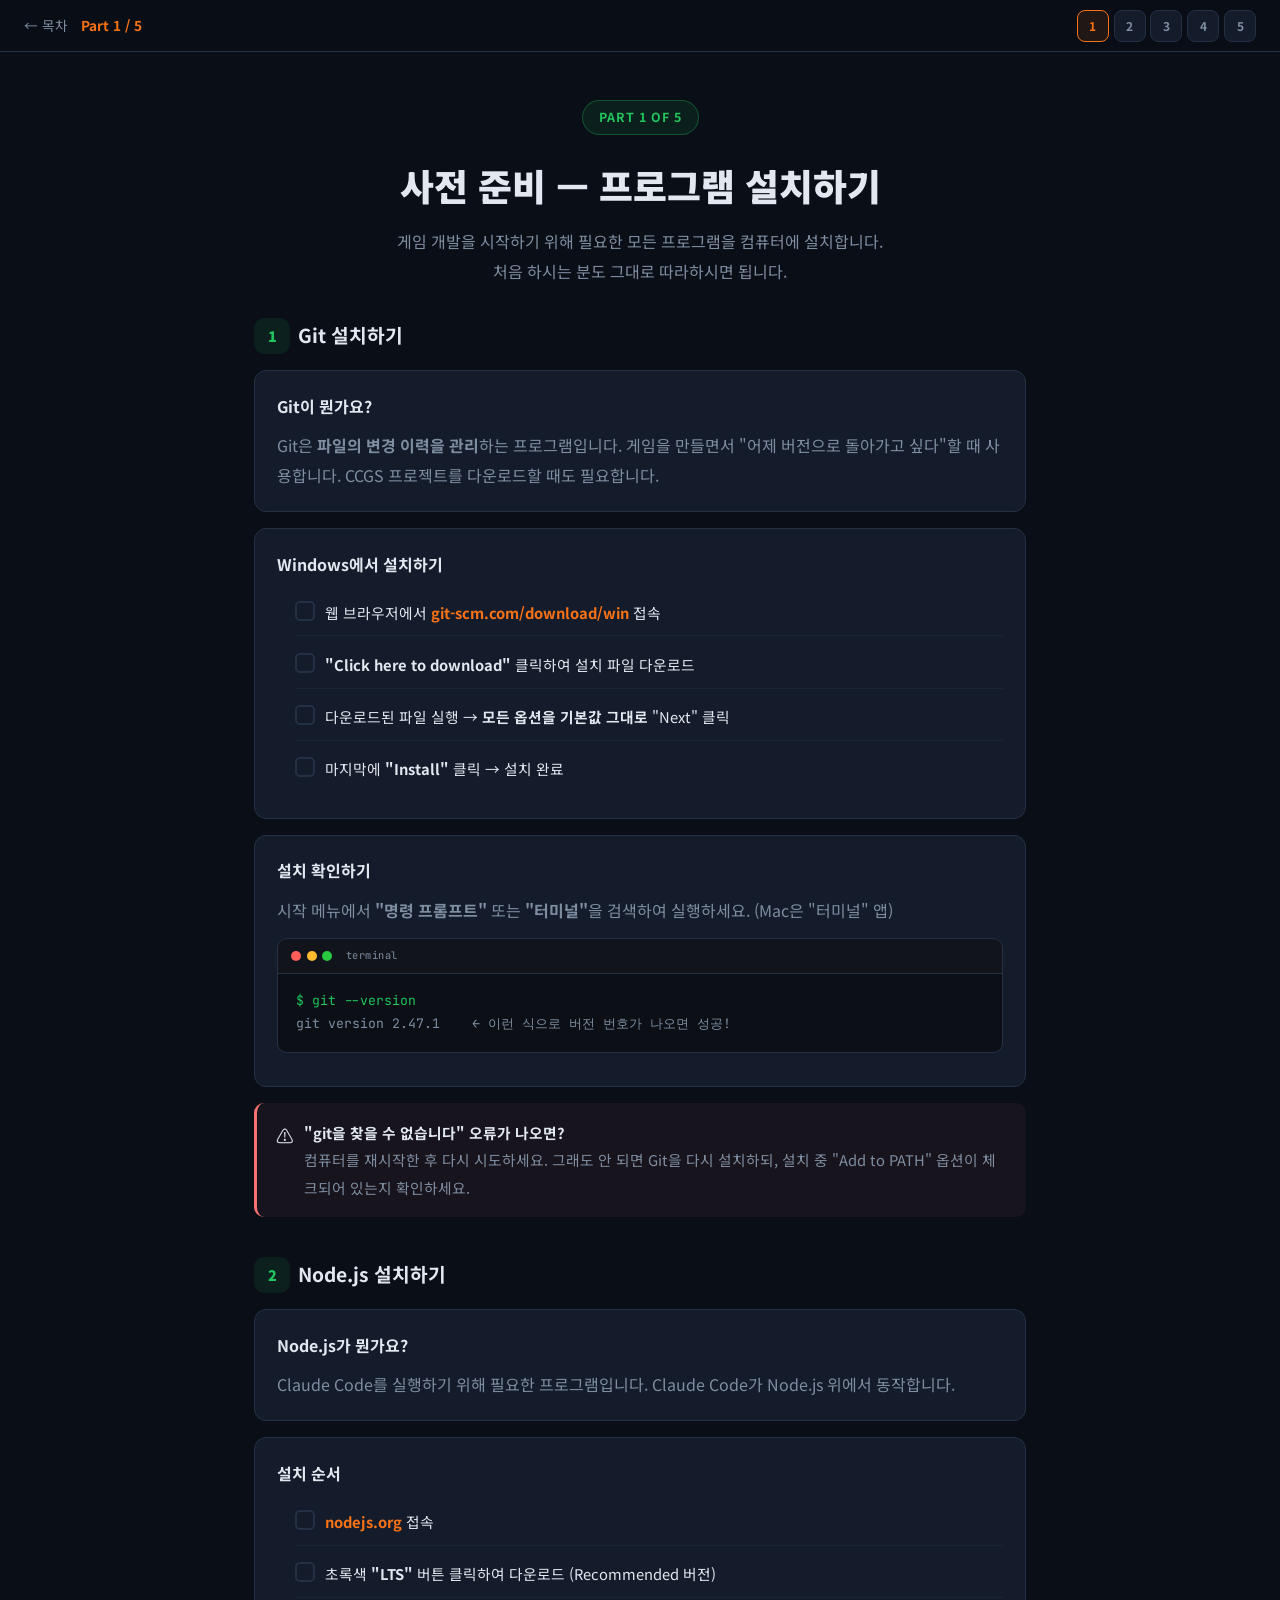
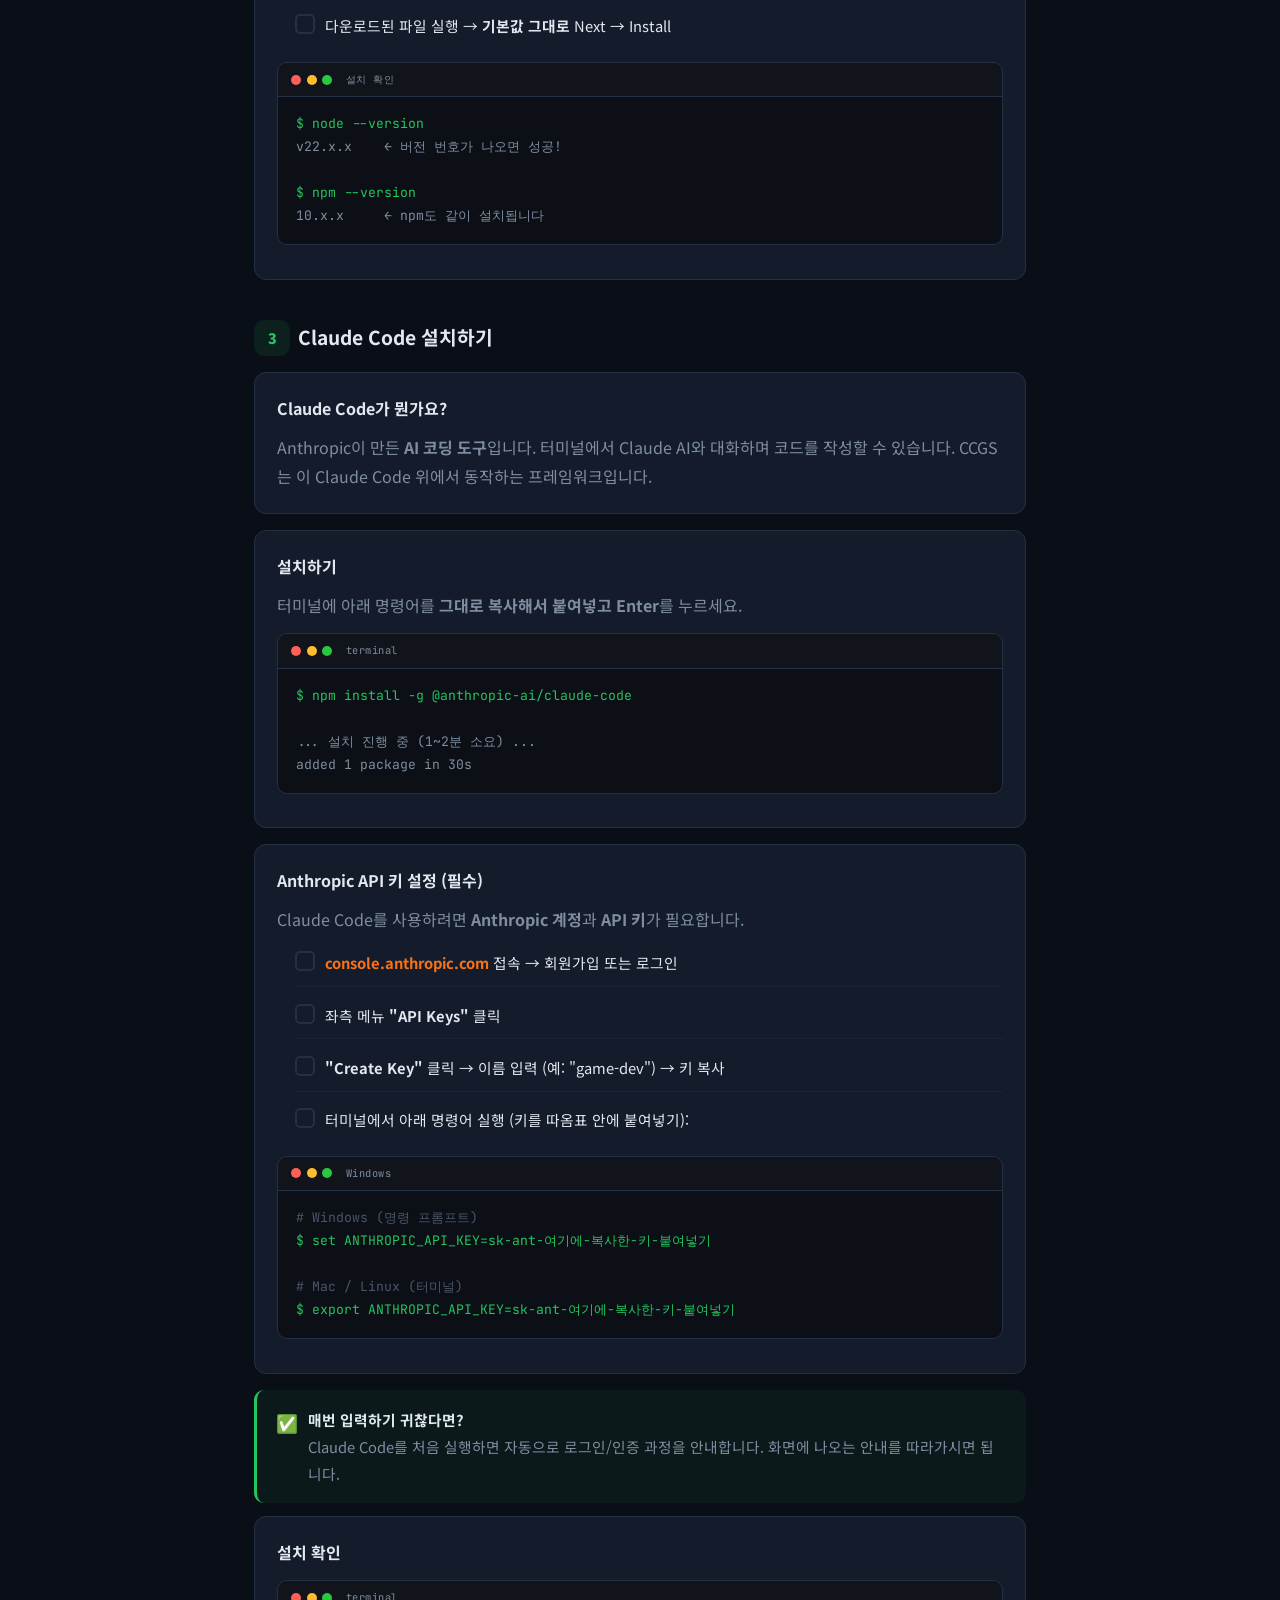
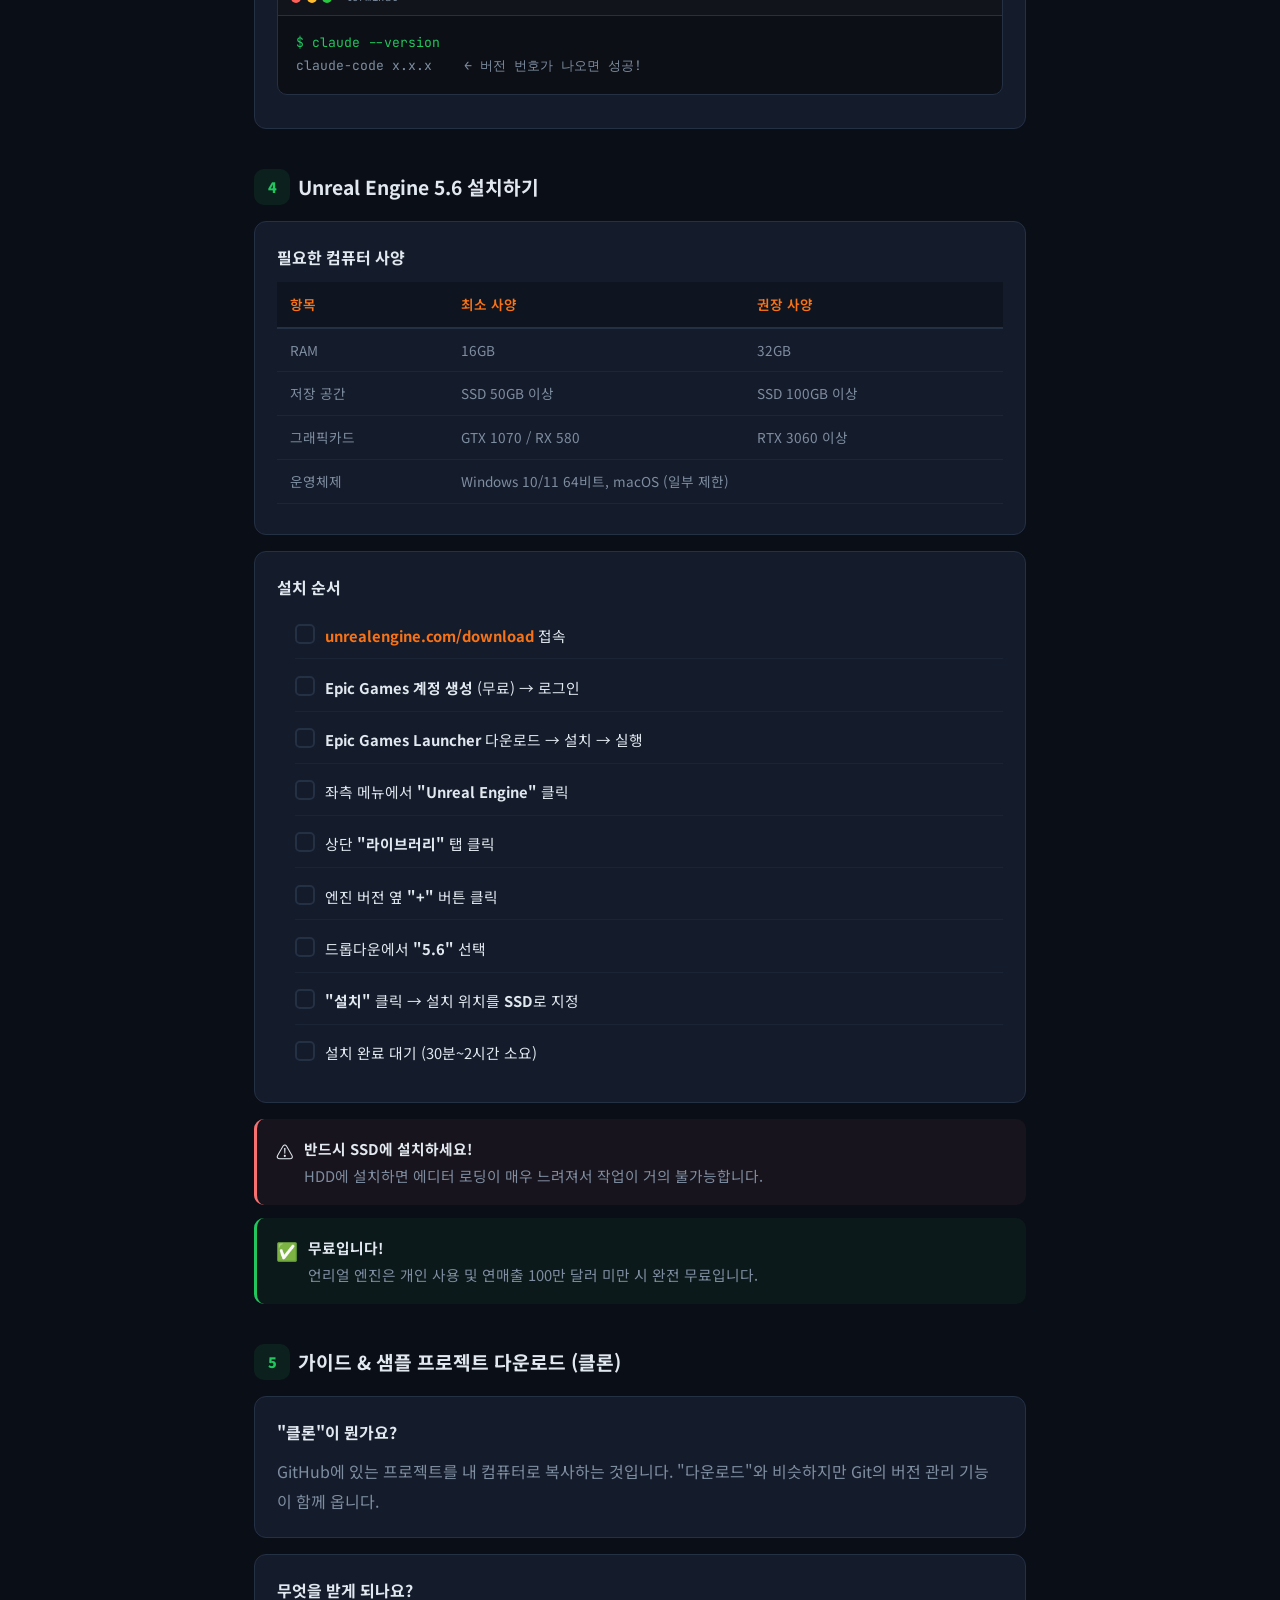
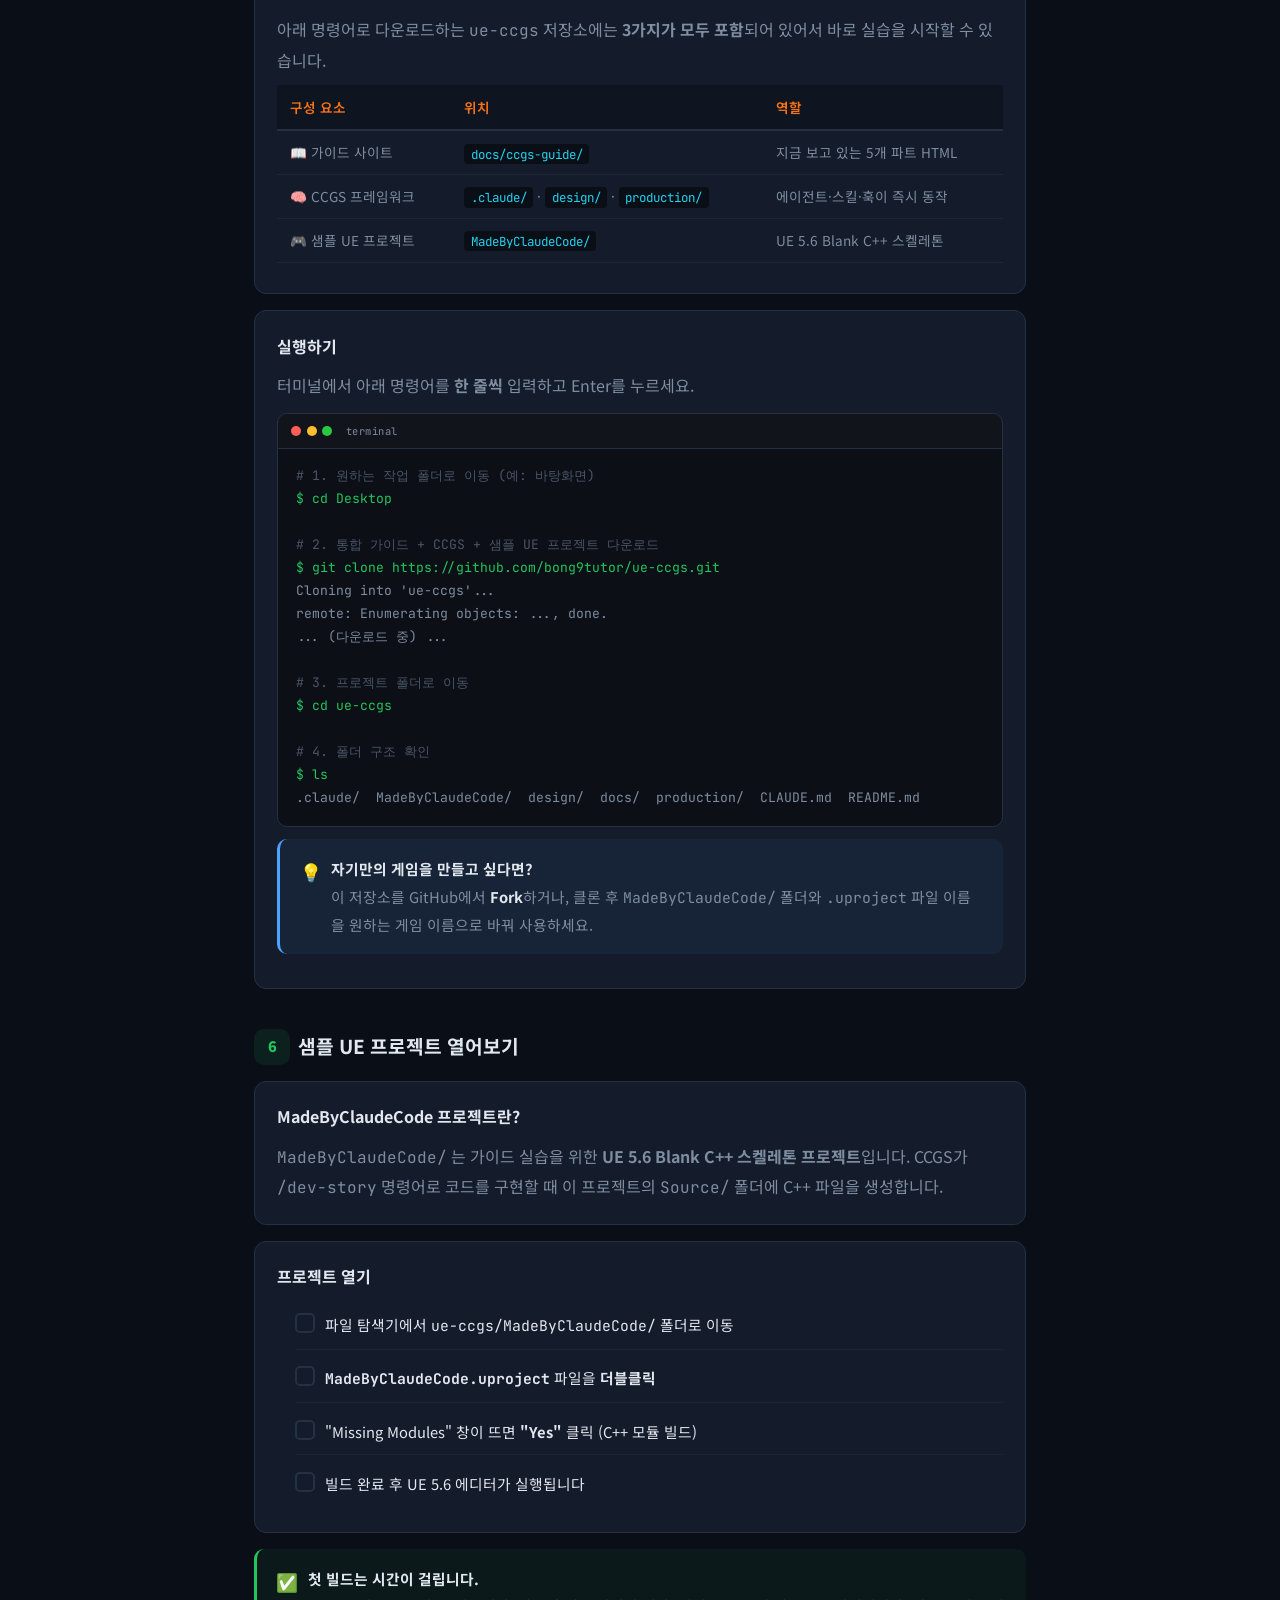
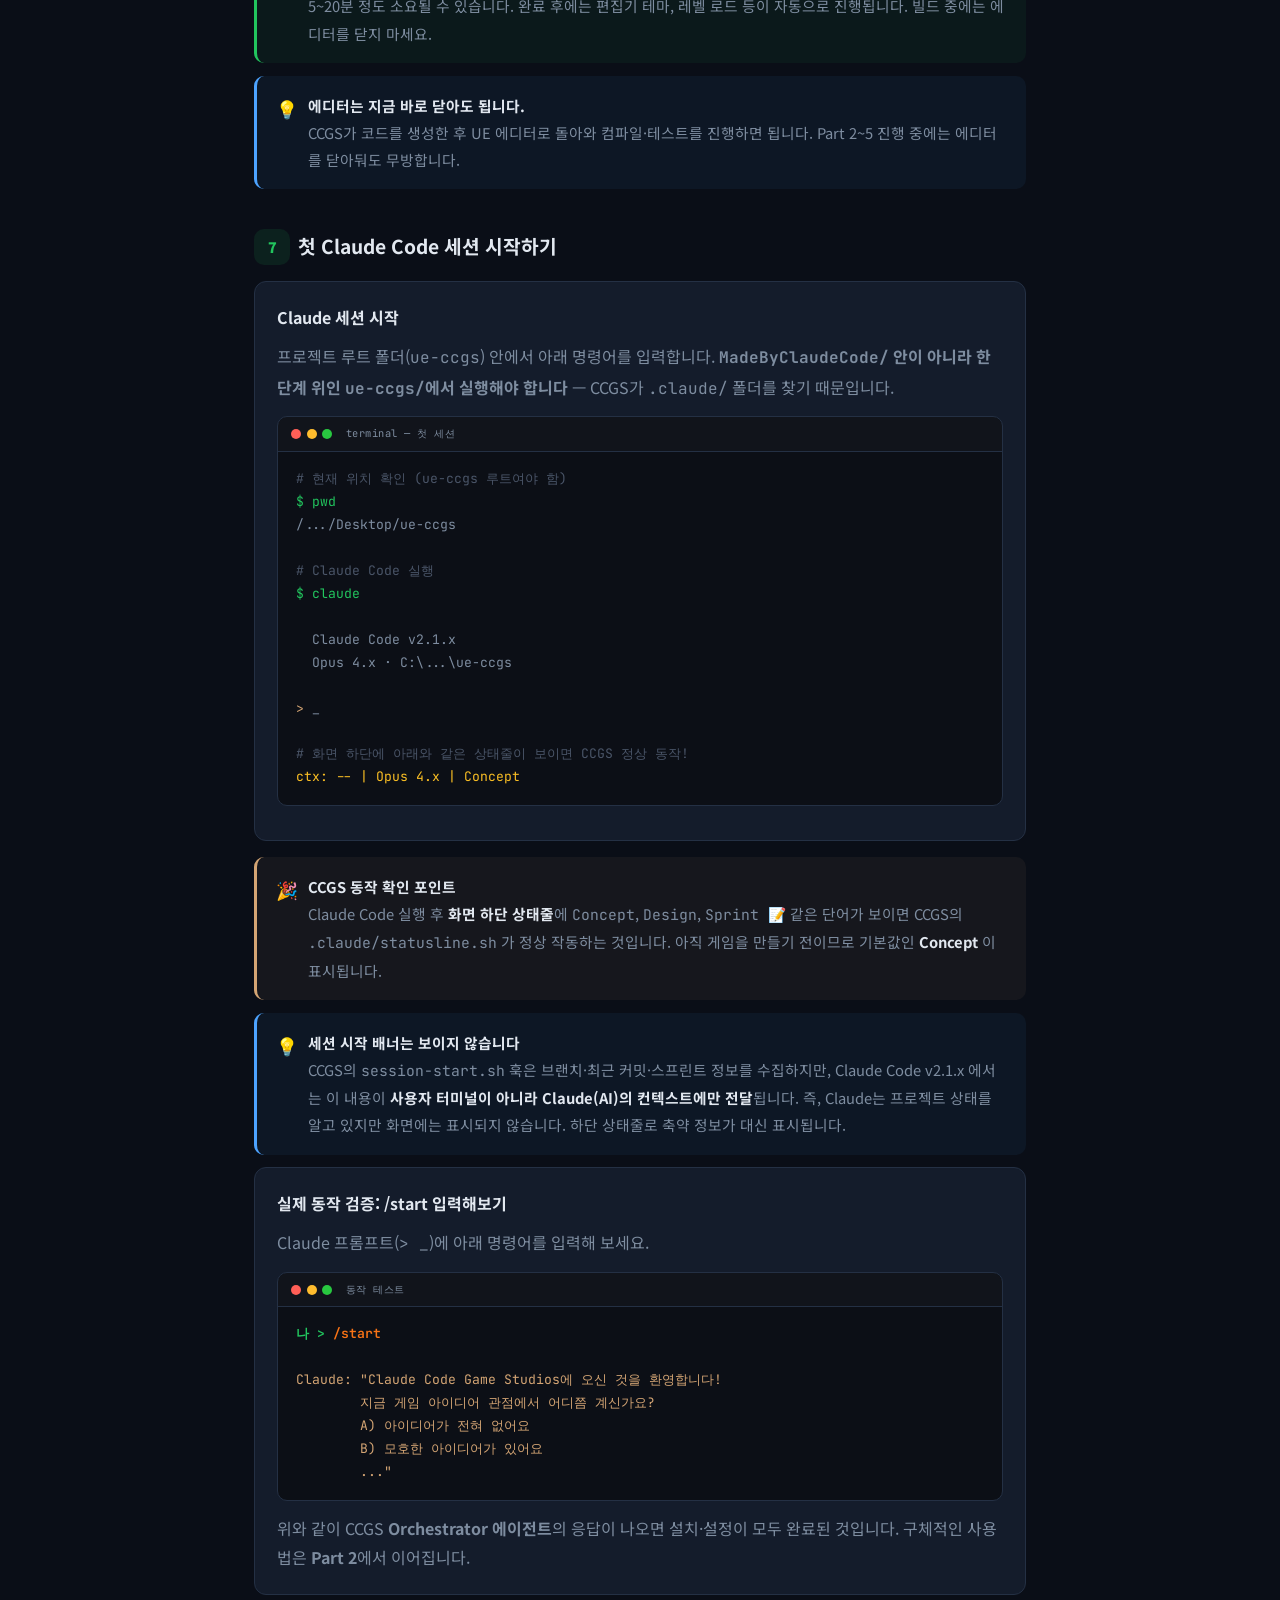
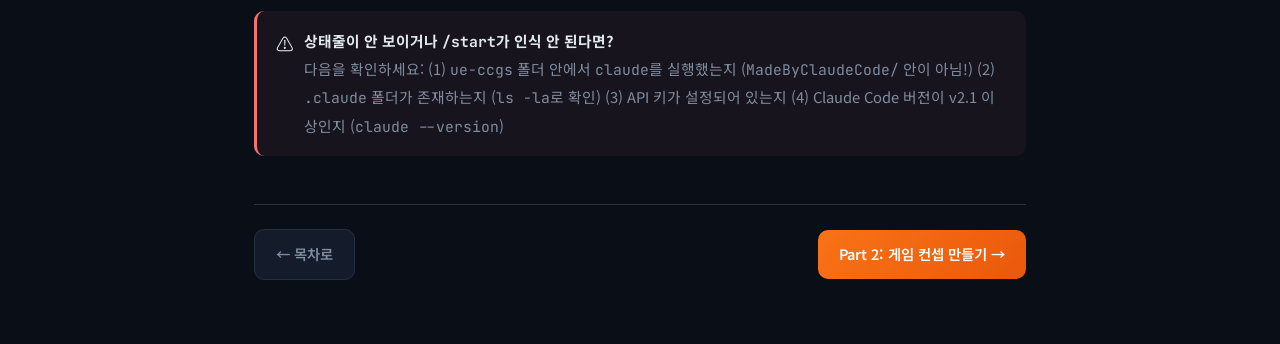
==== commit 5595b29d: "Part 1 Step 7 수정 — 실제 Claude Code v2.1.x 동작 반영 기존 가이드는 session-start.sh 훅 출력이 사용자 터미널에 배너로 표시된다고 설명했" ====
--- a/docs/ccgs-guide/part1-setup.html
+++ b/docs/ccgs-guide/part1-setup.html
@@ -281,25 +281,45 @@
 <span class="g"># Claude Code 실행</span>
 <span class="c">$ claude</span>
 
-<span class="w">=== Claude Code Game Studios &mdash; Session Context ===</span>
-<span class="o">Branch: master</span>
-<span class="o">Recent commits:</span>
-<span class="o">  ... Integrate CCGS framework into repo root</span>
-<span class="o">  ... Add blank UE 5.6 C++ project (MadeByClaudeCode)</span>
-<span class="w">===================================</span>
-
-<span class="ai">Claude &gt; </span><span class="o">_    &larr; 여기에 명령어를 입력하면 됩니다!</span></div>
+<span class="o">  Claude Code v2.1.x</span>
+<span class="o">  Opus 4.x &middot; C:\...\ue-ccgs</span>
+
+<span class="ai">&gt; </span><span class="o">_</span>
+
+<span class="g"># 화면 하단에 아래와 같은 상태줄이 보이면 CCGS 정상 동작!</span>
+<span class="w">ctx: -- | Opus 4.x | Concept</span></div>
     </div>
   </div>
 
   <div class="info ai">
     <span class="info-i">&#x1f389;</span>
-    <div><strong>축하합니다!</strong><p>위 화면이 나타났다면 CCGS가 정상적으로 작동하고 있습니다! "=== Claude Code Game Studios ===" 메시지는 CCGS의 자동 훅이 세션을 시작하며 표시하는 것입니다. 이제 <strong>Part 2</strong>에서 게임 만들기를 시작합니다.</p></div>
+    <div><strong>CCGS 동작 확인 포인트</strong><p>Claude Code 실행 후 <strong>화면 하단 상태줄</strong>에 <code>Concept</code>, <code>Design</code>, <code>Sprint &#x1f4dd;</code> 같은 단어가 보이면 CCGS의 <code>.claude/statusline.sh</code> 가 정상 작동하는 것입니다. 아직 게임을 만들기 전이므로 기본값인 <strong>Concept</strong> 이 표시됩니다.</p></div>
+  </div>
+
+  <div class="info note">
+    <span class="info-i">&#x1f4a1;</span>
+    <div><strong>세션 시작 배너는 보이지 않습니다</strong><p>CCGS의 <code>session-start.sh</code> 훅은 브랜치·최근 커밋·스프린트 정보를 수집하지만, Claude Code v2.1.x 에서는 이 내용이 <strong>사용자 터미널이 아니라 Claude(AI)의 컨텍스트에만 전달</strong>됩니다. 즉, Claude는 프로젝트 상태를 알고 있지만 화면에는 표시되지 않습니다. 하단 상태줄로 축약 정보가 대신 표시됩니다.</p></div>
+  </div>
+
+  <div class="card">
+    <h3>실제 동작 검증: /start 입력해보기</h3>
+    <p>Claude 프롬프트(<code>&gt; _</code>)에 아래 명령어를 입력해 보세요.</p>
+    <div class="term">
+      <div class="term-bar"><span class="td td-r"></span><span class="td td-y"></span><span class="td td-g"></span><span class="term-t">동작 테스트</span></div>
+      <div class="term-body"><span class="u">나 &gt;</span> <span class="s">/start</span>
+
+<span class="ai">Claude: "Claude Code Game Studios에 오신 것을 환영합니다!</span>
+<span class="ai">        지금 게임 아이디어 관점에서 어디쯤 계신가요?</span>
+<span class="ai">        A) 아이디어가 전혀 없어요</span>
+<span class="ai">        B) 모호한 아이디어가 있어요</span>
+<span class="ai">        ..."</span></div>
+    </div>
+    <p>위와 같이 CCGS <strong>Orchestrator 에이전트</strong>의 응답이 나오면 설치·설정이 모두 완료된 것입니다. 구체적인 사용법은 <strong>Part 2</strong>에서 이어집니다.</p>
   </div>
 
   <div class="info warn">
     <span class="info-i">&#x26a0;</span>
-    <div><strong>"Session Context" 메시지가 안 나온다면?</strong><p>다음을 확인하세요: (1) <code>ue-ccgs</code> 폴더 안에서 <code>claude</code>를 실행했는지 (<code>MadeByClaudeCode/</code> 안이 아님!) (2) <code>.claude</code> 폴더가 존재하는지 (<code>ls -la</code>로 확인) (3) API 키가 설정되어 있는지</p></div>
+    <div><strong>상태줄이 안 보이거나 <code>/start</code>가 인식 안 된다면?</strong><p>다음을 확인하세요: (1) <code>ue-ccgs</code> 폴더 안에서 <code>claude</code>를 실행했는지 (<code>MadeByClaudeCode/</code> 안이 아님!) (2) <code>.claude</code> 폴더가 존재하는지 (<code>ls -la</code>로 확인) (3) API 키가 설정되어 있는지 (4) Claude Code 버전이 v2.1 이상인지 (<code>claude --version</code>)</p></div>
   </div>
 </div>
 
